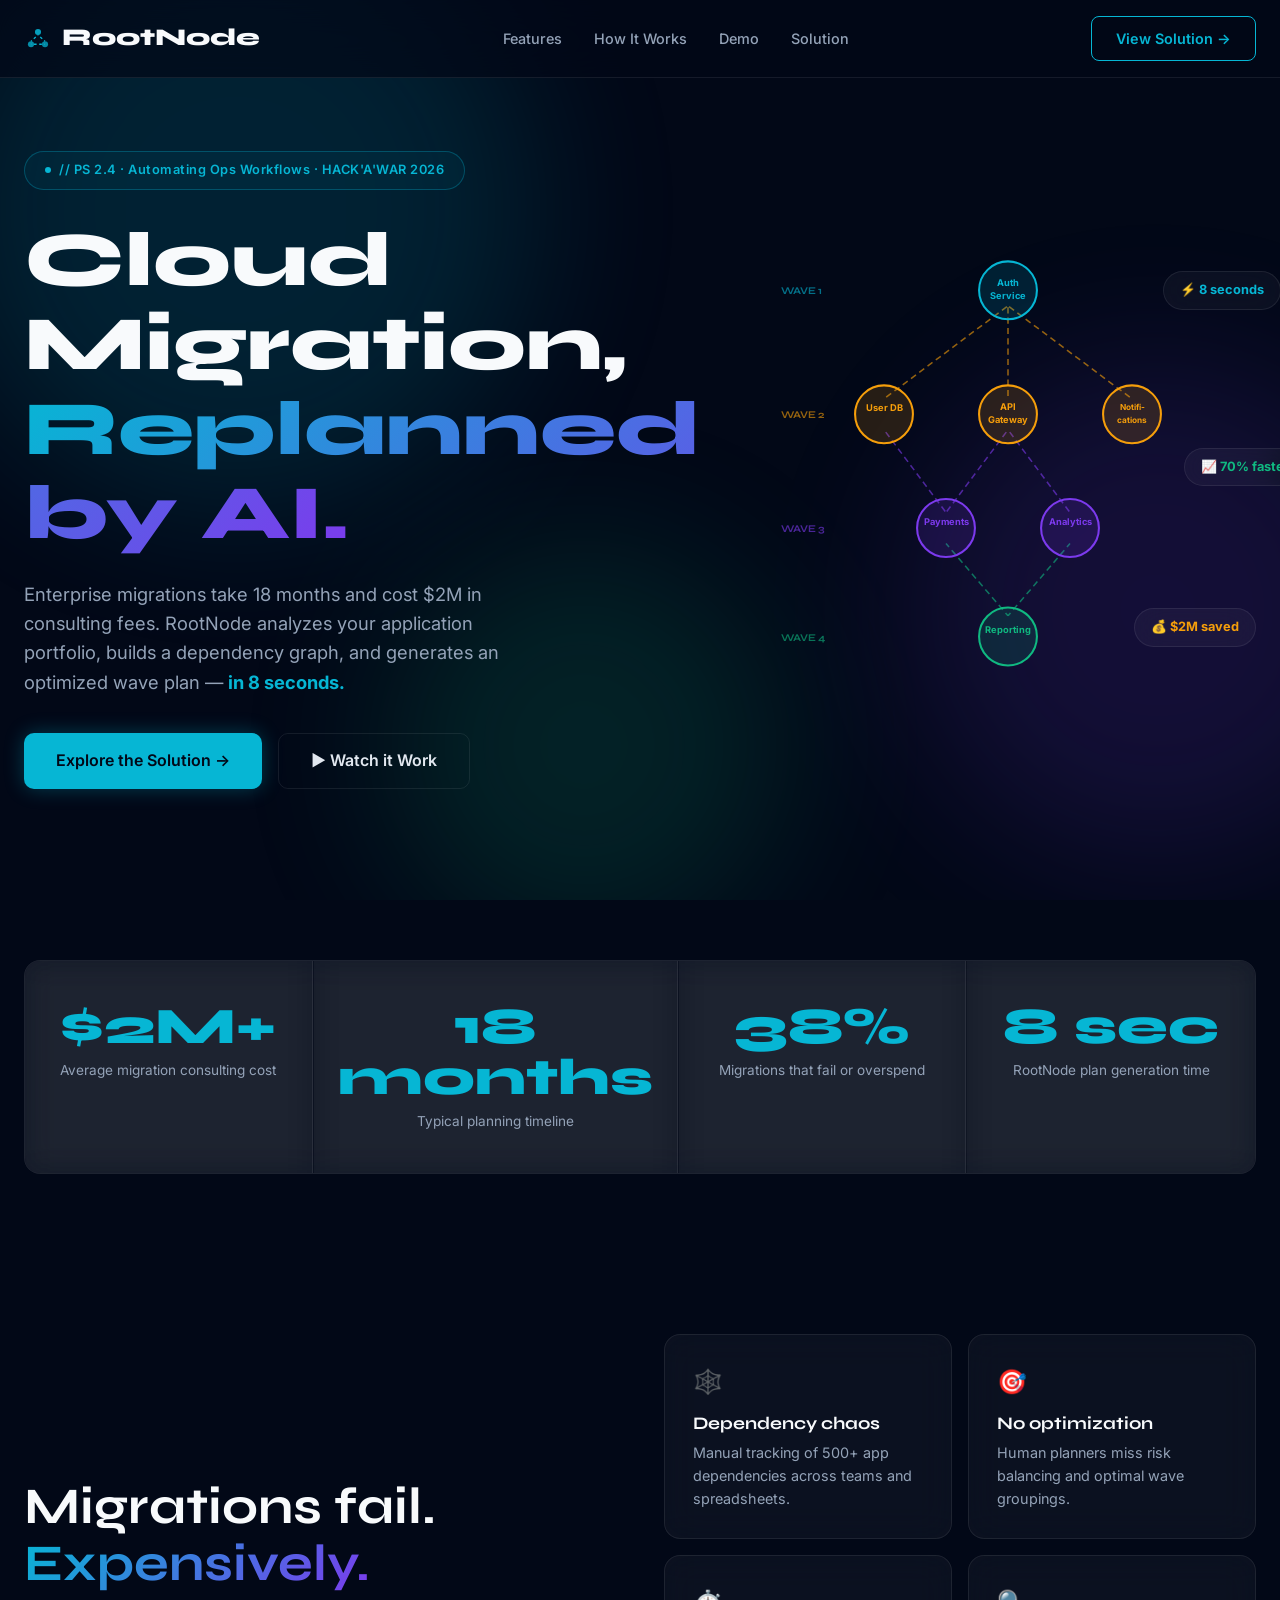
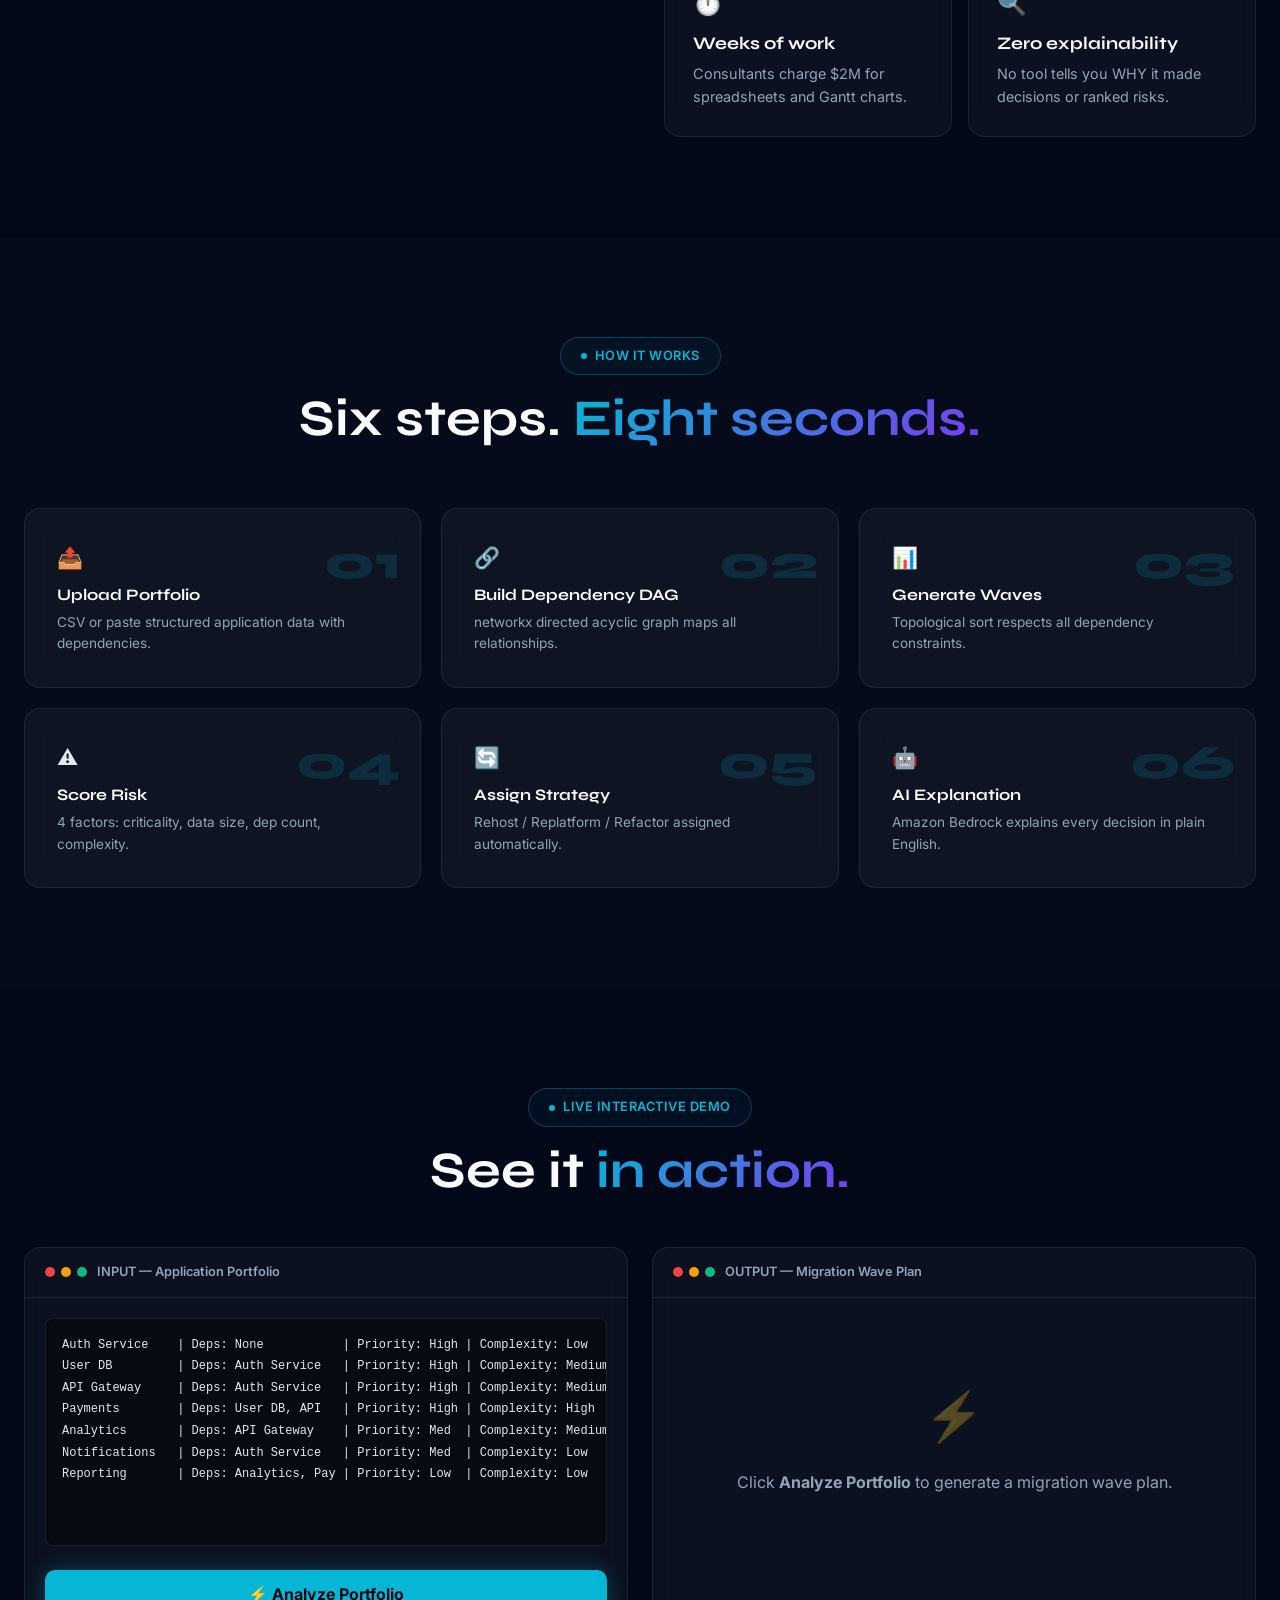
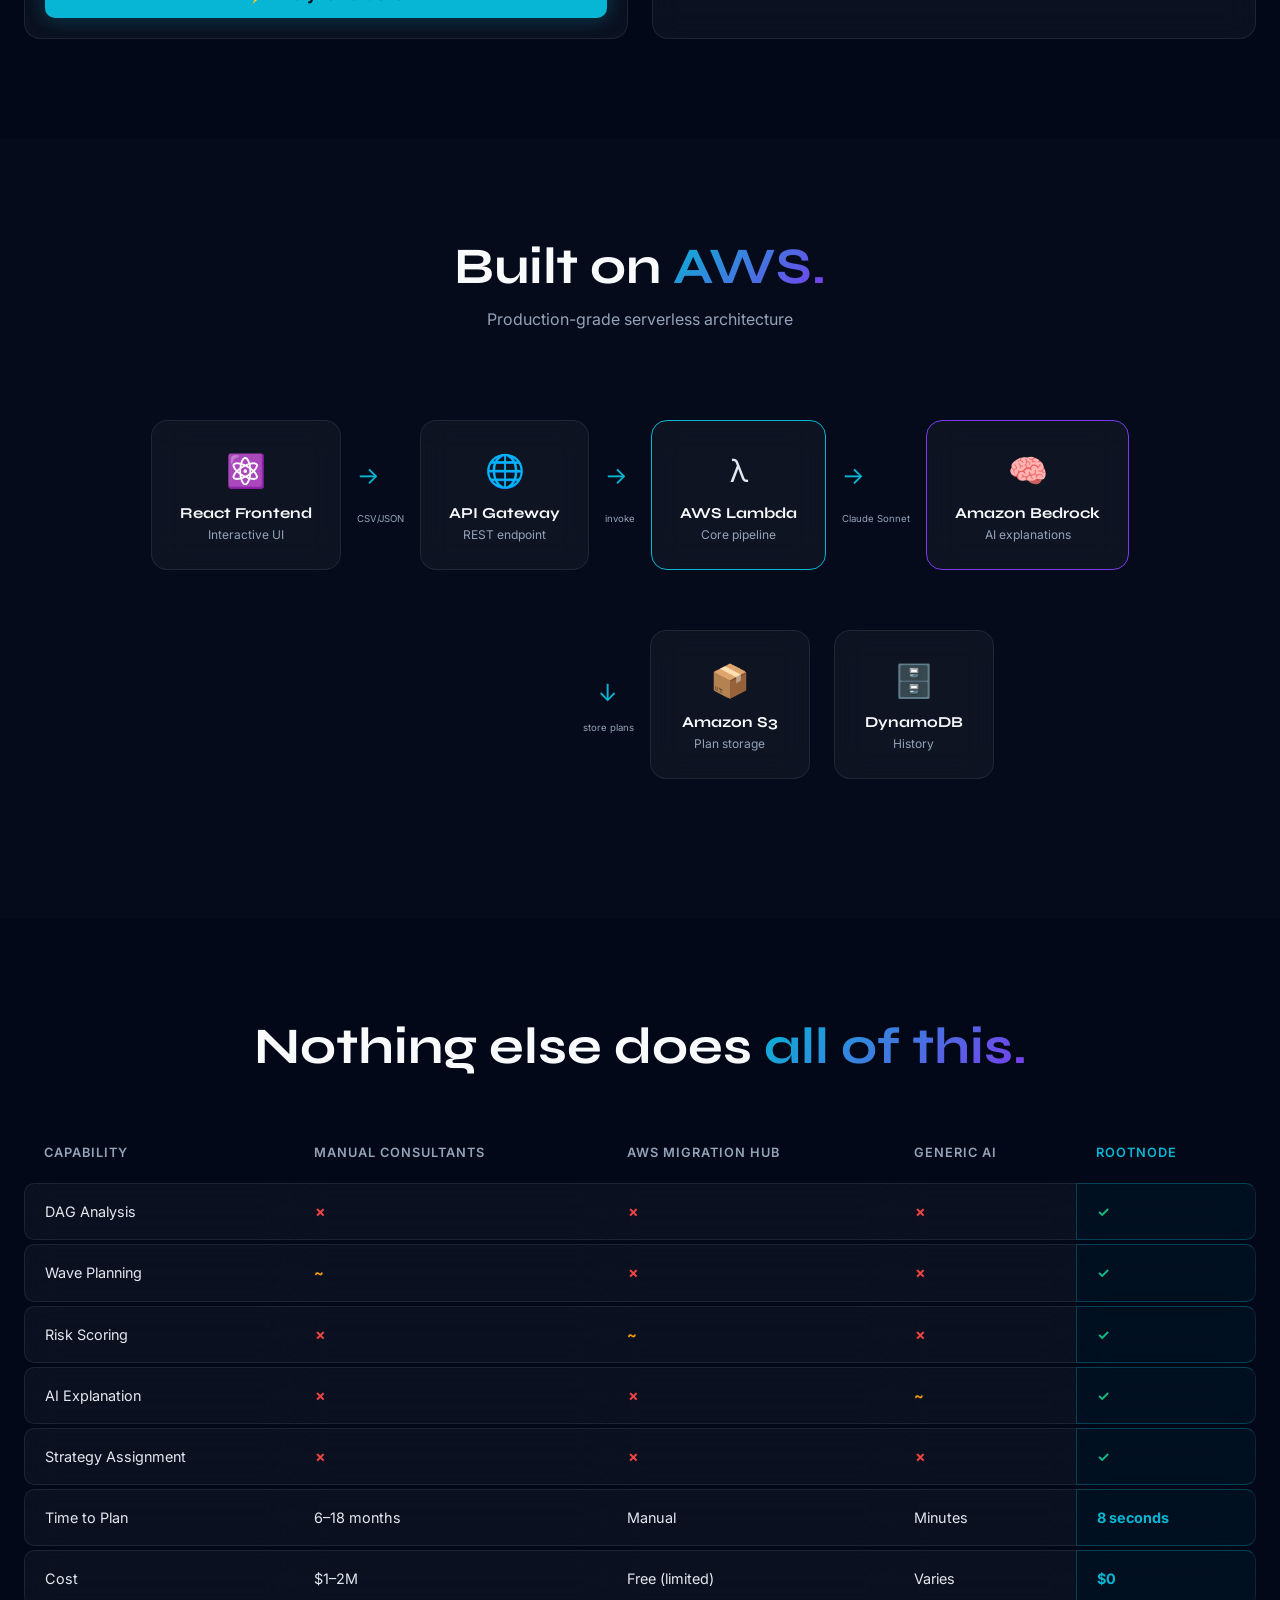
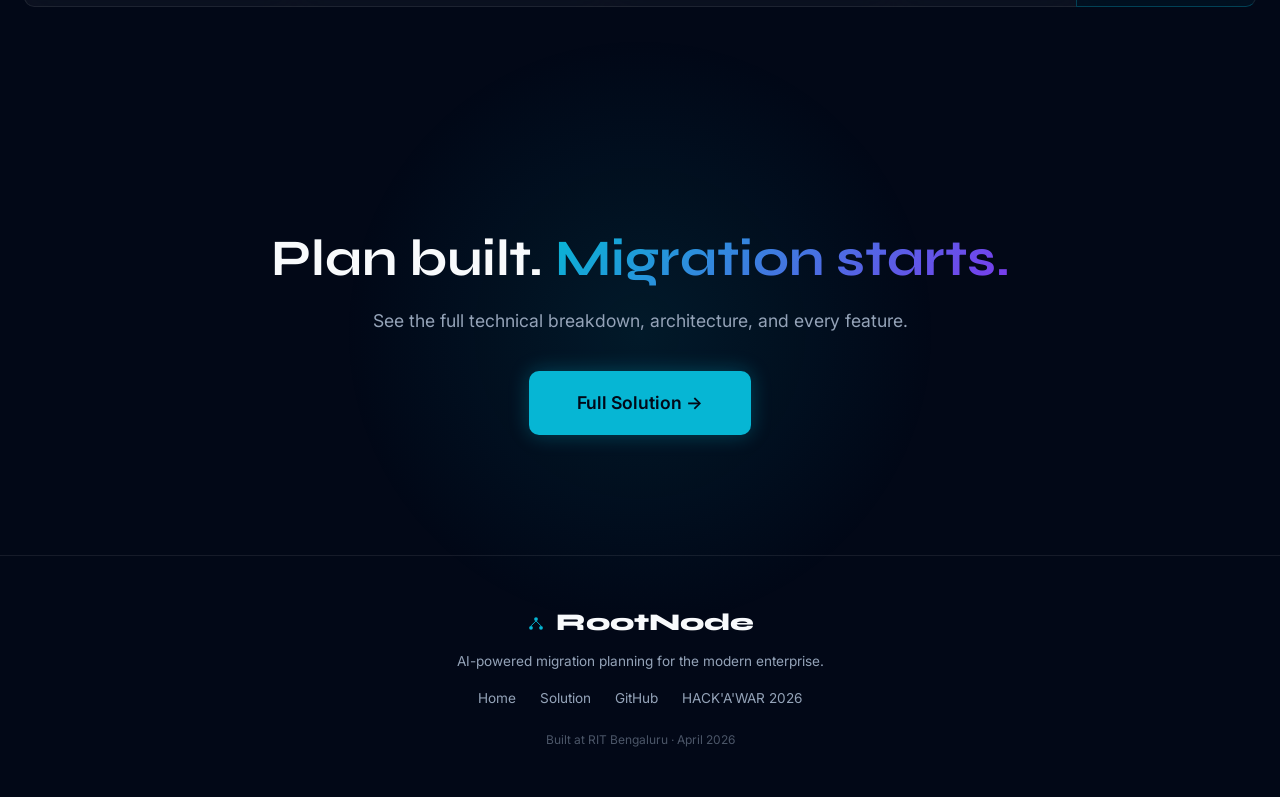
==== index.html @ ffb4d84b "feat: RootNode AI Cloud Migration Wave Planner - landing page and solution deep dive" ====
<!DOCTYPE html>
<html lang="en">
<head>
<meta charset="UTF-8">
<meta name="viewport" content="width=device-width, initial-scale=1.0">
<title>RootNode — AI-Powered Cloud Migration Wave Planner</title>
<meta name="description" content="Enterprise migrations take 18 months and cost $2M. RootNode analyzes your portfolio, builds a dependency graph, and generates an optimized wave plan in 8 seconds.">
<link rel="stylesheet" href="styles.css">
<link rel="icon" type="image/svg+xml" href="data:image/svg+xml,<svg xmlns='http://www.w3.org/2000/svg' viewBox='0 0 32 32'><circle cx='16' cy='16' r='14' fill='%23020817' stroke='%2306b6d4' stroke-width='2'/><circle cx='16' cy='10' r='3' fill='%2306b6d4'/><circle cx='10' cy='20' r='3' fill='%2306b6d4'/><circle cx='22' cy='20' r='3' fill='%2306b6d4'/><line x1='16' y1='13' x2='10' y2='17' stroke='%2306b6d4' stroke-width='1.5'/><line x1='16' y1='13' x2='22' y2='17' stroke='%2306b6d4' stroke-width='1.5'/><line x1='10' y1='20' x2='22' y2='20' stroke='%2306b6d4' stroke-width='1.5'/></svg>">
</head>
<body>

<!-- Animated Background Mesh -->
<div class="bg-mesh">
  <div class="orb"></div>
  <div class="orb"></div>
  <div class="orb"></div>
</div>

<!-- Navigation -->
<nav class="nav" id="navbar">
  <div class="nav-inner">
    <a href="index.html" class="nav-logo">
      <svg width="28" height="28" viewBox="0 0 32 32" fill="none">
        <circle cx="16" cy="8" r="3.5" fill="#06b6d4" style="animation:node-glow 3s ease infinite"><animate attributeName="opacity" values="0.7;1;0.7" dur="3s" repeatCount="indefinite"/></circle>
        <circle cx="8" cy="22" r="3.5" fill="#06b6d4" style="animation:node-glow 3s ease infinite 0.5s"><animate attributeName="opacity" values="0.7;1;0.7" dur="3s" begin="0.5s" repeatCount="indefinite"/></circle>
        <circle cx="24" cy="22" r="3.5" fill="#06b6d4" style="animation:node-glow 3s ease infinite 1s"><animate attributeName="opacity" values="0.7;1;0.7" dur="3s" begin="1s" repeatCount="indefinite"/></circle>
        <line x1="16" y1="11.5" x2="8" y2="18.5" stroke="#06b6d4" stroke-width="1.5" stroke-dasharray="3 3"><animate attributeName="stroke-dashoffset" values="0;-6" dur="1.5s" repeatCount="indefinite"/></line>
        <line x1="16" y1="11.5" x2="24" y2="18.5" stroke="#06b6d4" stroke-width="1.5" stroke-dasharray="3 3"><animate attributeName="stroke-dashoffset" values="0;-6" dur="1.5s" repeatCount="indefinite"/></line>
        <line x1="8" y1="22" x2="24" y2="22" stroke="#06b6d4" stroke-width="1.5" stroke-dasharray="3 3"><animate attributeName="stroke-dashoffset" values="0;-6" dur="1.5s" repeatCount="indefinite"/></line>
      </svg>
      RootNode
    </a>
    <ul class="nav-links">
      <li><a href="#features">Features</a></li>
      <li><a href="#how-it-works">How It Works</a></li>
      <li><a href="#demo">Demo</a></li>
      <li><a href="solution.html">Solution</a></li>
    </ul>
    <a href="solution.html" class="nav-cta">View Solution →</a>
    <button class="hamburger" onclick="document.querySelector('.nav-links').classList.toggle('show')" aria-label="Menu">☰</button>
  </div>
</nav>

<!-- Hero Section -->
<section class="section" style="padding-top:140px;min-height:100vh;display:flex;align-items:center">
  <div class="container">
    <div class="grid-2" style="gap:60px">
      <div>
        <div class="badge fade-in">// PS 2.4 · Automating Ops Workflows · HACK'A'WAR 2026</div>
        <h1 class="fade-in stagger-1" style="margin:28px 0 24px">Cloud Migration,<br><span class="text-gradient">Replanned by AI.</span></h1>
        <p class="fade-in stagger-2" style="font-size:1.15rem;color:var(--text-dim);max-width:520px;margin-bottom:36px">Enterprise migrations take 18 months and cost $2M in consulting fees. RootNode analyzes your application portfolio, builds a dependency graph, and generates an optimized wave plan — <strong style="color:var(--cyan)">in 8 seconds.</strong></p>
        <div class="fade-in stagger-3" style="display:flex;gap:16px;flex-wrap:wrap">
          <a href="solution.html" class="btn btn-primary">Explore the Solution →</a>
          <a href="#demo" class="btn btn-ghost">▶ Watch it Work</a>
        </div>
      </div>
      <div class="hero-dag fade-in stagger-2" style="position:relative">
        <svg viewBox="0 0 480 420" fill="none" xmlns="http://www.w3.org/2000/svg" style="width:100%;height:auto">
          <!-- Edges with animated dashes -->
          <g stroke-width="1.5" stroke-dasharray="6 4" style="animation:dash-travel 1.5s linear infinite">
            <line x1="240" y1="55" x2="120" y2="145" stroke="#f59e0b" opacity="0.6"><animate attributeName="stroke-dashoffset" values="0;-20" dur="1.5s" repeatCount="indefinite"/></line>
            <line x1="240" y1="55" x2="240" y2="145" stroke="#f59e0b" opacity="0.6"><animate attributeName="stroke-dashoffset" values="0;-20" dur="1.5s" repeatCount="indefinite"/></line>
            <line x1="240" y1="55" x2="360" y2="145" stroke="#f59e0b" opacity="0.6"><animate attributeName="stroke-dashoffset" values="0;-20" dur="1.5s" repeatCount="indefinite"/></line>
            <line x1="120" y1="175" x2="180" y2="255" stroke="#7c3aed" opacity="0.6"><animate attributeName="stroke-dashoffset" values="0;-20" dur="1.8s" repeatCount="indefinite"/></line>
            <line x1="240" y1="175" x2="180" y2="255" stroke="#7c3aed" opacity="0.6"><animate attributeName="stroke-dashoffset" values="0;-20" dur="1.8s" repeatCount="indefinite"/></line>
            <line x1="240" y1="175" x2="300" y2="255" stroke="#7c3aed" opacity="0.6"><animate attributeName="stroke-dashoffset" values="0;-20" dur="1.8s" repeatCount="indefinite"/></line>
            <line x1="300" y1="285" x2="240" y2="355" stroke="#10b981" opacity="0.6"><animate attributeName="stroke-dashoffset" values="0;-20" dur="2s" repeatCount="indefinite"/></line>
            <line x1="180" y1="285" x2="240" y2="355" stroke="#10b981" opacity="0.6"><animate attributeName="stroke-dashoffset" values="0;-20" dur="2s" repeatCount="indefinite"/></line>
          </g>
          <!-- Wave 1 - Cyan -->
          <g style="animation:node-glow 3s ease infinite" color="#06b6d4">
            <circle cx="240" cy="40" r="28" fill="rgba(6,182,212,0.15)" stroke="#06b6d4" stroke-width="2"/>
            <text x="240" y="36" text-anchor="middle" fill="#06b6d4" font-size="9" font-weight="700" font-family="Inter">Auth</text>
            <text x="240" y="48" text-anchor="middle" fill="#06b6d4" font-size="9" font-weight="700" font-family="Inter">Service</text>
          </g>
          <!-- Wave 2 - Amber -->
          <g style="animation:node-glow 3s ease infinite 0.3s" color="#f59e0b">
            <circle cx="120" cy="160" r="28" fill="rgba(245,158,11,0.15)" stroke="#f59e0b" stroke-width="2"/>
            <text x="120" y="157" text-anchor="middle" fill="#f59e0b" font-size="9" font-weight="700" font-family="Inter">User DB</text>
            <text x="120" y="169" text-anchor="middle" fill="#f59e0b" font-size="8" font-family="Inter"></text>
          </g>
          <g style="animation:node-glow 3s ease infinite 0.5s" color="#f59e0b">
            <circle cx="240" cy="160" r="28" fill="rgba(245,158,11,0.15)" stroke="#f59e0b" stroke-width="2"/>
            <text x="240" y="156" text-anchor="middle" fill="#f59e0b" font-size="9" font-weight="700" font-family="Inter">API</text>
            <text x="240" y="168" text-anchor="middle" fill="#f59e0b" font-size="9" font-weight="700" font-family="Inter">Gateway</text>
          </g>
          <g style="animation:node-glow 3s ease infinite 0.7s" color="#f59e0b">
            <circle cx="360" cy="160" r="28" fill="rgba(245,158,11,0.15)" stroke="#f59e0b" stroke-width="2"/>
            <text x="360" y="156" text-anchor="middle" fill="#f59e0b" font-size="8" font-weight="700" font-family="Inter">Notifi-</text>
            <text x="360" y="168" text-anchor="middle" fill="#f59e0b" font-size="8" font-weight="700" font-family="Inter">cations</text>
          </g>
          <!-- Wave 3 - Violet -->
          <g style="animation:node-glow 3s ease infinite 0.9s" color="#7c3aed">
            <circle cx="180" cy="270" r="28" fill="rgba(124,58,237,0.15)" stroke="#7c3aed" stroke-width="2"/>
            <text x="180" y="267" text-anchor="middle" fill="#7c3aed" font-size="9" font-weight="700" font-family="Inter">Payments</text>
            <text x="180" y="279" text-anchor="middle" fill="#7c3aed" font-size="8" font-family="Inter"></text>
          </g>
          <g style="animation:node-glow 3s ease infinite 1.1s" color="#7c3aed">
            <circle cx="300" cy="270" r="28" fill="rgba(124,58,237,0.15)" stroke="#7c3aed" stroke-width="2"/>
            <text x="300" y="267" text-anchor="middle" fill="#7c3aed" font-size="9" font-weight="700" font-family="Inter">Analytics</text>
            <text x="300" y="279" text-anchor="middle" fill="#7c3aed" font-size="8" font-family="Inter"></text>
          </g>
          <!-- Wave 4 - Green -->
          <g style="animation:node-glow 3s ease infinite 1.3s" color="#10b981">
            <circle cx="240" cy="375" r="28" fill="rgba(16,185,129,0.15)" stroke="#10b981" stroke-width="2"/>
            <text x="240" y="372" text-anchor="middle" fill="#10b981" font-size="9" font-weight="700" font-family="Inter">Reporting</text>
            <text x="240" y="384" text-anchor="middle" fill="#10b981" font-size="8" font-family="Inter"></text>
          </g>
          <!-- Wave labels -->
          <text x="20" y="44" fill="#06b6d4" font-size="10" font-weight="700" font-family="Syne" opacity="0.6">WAVE 1</text>
          <text x="20" y="164" fill="#f59e0b" font-size="10" font-weight="700" font-family="Syne" opacity="0.6">WAVE 2</text>
          <text x="20" y="274" fill="#7c3aed" font-size="10" font-weight="700" font-family="Syne" opacity="0.6">WAVE 3</text>
          <text x="20" y="379" fill="#10b981" font-size="10" font-weight="700" font-family="Syne" opacity="0.6">WAVE 4</text>
        </svg>
        <!-- Floating stat pills -->
        <div class="float-pill glass" style="top:5%;right:-5%;color:var(--cyan);animation-delay:0s">⚡ 8 seconds</div>
        <div class="float-pill glass" style="top:45%;right:-10%;color:var(--green);animation-delay:1s">📈 70% faster</div>
        <div class="float-pill glass" style="bottom:10%;right:0%;color:var(--amber);animation-delay:2s">💰 $2M saved</div>
      </div>
    </div>
  </div>
</section>

<!-- Stats Bar -->
<section class="section-sm" id="features">
  <div class="container">
    <div class="stats-bar glass fade-in">
      <div class="stat-item"><div class="stat-number" data-target="2" data-prefix="$" data-suffix="M+">$0</div><div class="stat-label">Average migration consulting cost</div></div>
      <div class="stat-item"><div class="stat-number" data-target="18" data-suffix=" months">0</div><div class="stat-label">Typical planning timeline</div></div>
      <div class="stat-item"><div class="stat-number" data-target="38" data-suffix="%">0</div><div class="stat-label">Migrations that fail or overspend</div></div>
      <div class="stat-item"><div class="stat-number" data-target="8" data-suffix=" sec">0</div><div class="stat-label">RootNode plan generation time</div></div>
    </div>
  </div>
</section>

<!-- Problem Section -->
<section class="section">
  <div class="container">
    <div class="grid-2">
      <div class="fade-in">
        <h2>Migrations fail.<br><span class="text-gradient">Expensively.</span></h2>
      </div>
      <div class="grid-2" style="gap:16px">
        <div class="glass problem-card fade-in stagger-1">
          <div class="icon">🕸️</div>
          <h4>Dependency chaos</h4>
          <p>Manual tracking of 500+ app dependencies across teams and spreadsheets.</p>
        </div>
        <div class="glass problem-card fade-in stagger-2">
          <div class="icon">🎯</div>
          <h4>No optimization</h4>
          <p>Human planners miss risk balancing and optimal wave groupings.</p>
        </div>
        <div class="glass problem-card fade-in stagger-3">
          <div class="icon">⏱️</div>
          <h4>Weeks of work</h4>
          <p>Consultants charge $2M for spreadsheets and Gantt charts.</p>
        </div>
        <div class="glass problem-card fade-in stagger-4">
          <div class="icon">🔍</div>
          <h4>Zero explainability</h4>
          <p>No tool tells you WHY it made decisions or ranked risks.</p>
        </div>
      </div>
    </div>
  </div>
</section>

<!-- How It Works -->
<section class="section" id="how-it-works" style="background:rgba(255,255,255,0.01)">
  <div class="container">
    <div class="fade-in" style="text-align:center;margin-bottom:60px">
      <div class="badge" style="margin-bottom:16px">HOW IT WORKS</div>
      <h2>Six steps. <span class="text-gradient">Eight seconds.</span></h2>
    </div>
    <div class="pipeline">
      <div class="glass step-card fade-in"><div class="step-num">01</div><div class="step-icon">📤</div><h4>Upload Portfolio</h4><p>CSV or paste structured application data with dependencies.</p></div>
      <div class="glass step-card fade-in stagger-1"><div class="step-num">02</div><div class="step-icon">🔗</div><h4>Build Dependency DAG</h4><p>networkx directed acyclic graph maps all relationships.</p></div>
      <div class="glass step-card fade-in stagger-2"><div class="step-num">03</div><div class="step-icon">📊</div><h4>Generate Waves</h4><p>Topological sort respects all dependency constraints.</p></div>
      <div class="glass step-card fade-in stagger-3"><div class="step-num">04</div><div class="step-icon">⚠️</div><h4>Score Risk</h4><p>4 factors: criticality, data size, dep count, complexity.</p></div>
      <div class="glass step-card fade-in stagger-4"><div class="step-num">05</div><div class="step-icon">🔄</div><h4>Assign Strategy</h4><p>Rehost / Replatform / Refactor assigned automatically.</p></div>
      <div class="glass step-card fade-in"><div class="step-num">06</div><div class="step-icon">🤖</div><h4>AI Explanation</h4><p>Amazon Bedrock explains every decision in plain English.</p></div>
    </div>
  </div>
</section>

<!-- Live Demo -->
<section class="section" id="demo">
  <div class="container">
    <div class="fade-in" style="text-align:center;margin-bottom:48px">
      <div class="badge" style="margin-bottom:16px">LIVE INTERACTIVE DEMO</div>
      <h2>See it <span class="text-gradient">in action.</span></h2>
    </div>
    <div class="demo-container fade-in">
      <!-- Input Panel -->
      <div class="glass demo-panel">
        <div class="demo-header"><div class="dots"><span class="dot" style="background:var(--red)"></span><span class="dot" style="background:var(--amber)"></span><span class="dot" style="background:var(--green)"></span></div>INPUT — Application Portfolio</div>
        <div class="demo-body">
          <textarea class="code-editor" id="portfolio-input" rows="9" spellcheck="false">Auth Service    | Deps: None           | Priority: High | Complexity: Low
User DB         | Deps: Auth Service   | Priority: High | Complexity: Medium
API Gateway     | Deps: Auth Service   | Priority: High | Complexity: Medium
Payments        | Deps: User DB, API   | Priority: High | Complexity: High
Analytics       | Deps: API Gateway    | Priority: Med  | Complexity: Medium
Notifications   | Deps: Auth Service   | Priority: Med  | Complexity: Low
Reporting       | Deps: Analytics, Pay | Priority: Low  | Complexity: Low</textarea>
          <button class="analyze-btn" id="analyze-btn" onclick="runAnalysis()">⚡ Analyze Portfolio</button>
        </div>
      </div>
      <!-- Output Panel -->
      <div class="glass demo-panel">
        <div class="demo-header"><div class="dots"><span class="dot" style="background:var(--red)"></span><span class="dot" style="background:var(--amber)"></span><span class="dot" style="background:var(--green)"></span></div>OUTPUT — Migration Wave Plan</div>
        <div class="demo-body" id="output-panel">
          <div style="text-align:center;padding:60px 20px;color:var(--text-dim)">
            <div style="font-size:3rem;margin-bottom:16px;opacity:0.3">⚡</div>
            <p>Click <strong>Analyze Portfolio</strong> to generate a migration wave plan.</p>
          </div>
        </div>
      </div>
    </div>
    <!-- Visualization Tabs -->
    <div class="tabs" id="viz-tabs" style="display:none">
      <button class="tab-btn active" onclick="switchTab(0)">📊 Dependency Graph</button>
      <button class="tab-btn" onclick="switchTab(1)">📅 Wave Timeline</button>
      <button class="tab-btn" onclick="switchTab(2)">🔥 Risk Heatmap</button>
    </div>
    <div id="viz-content" style="display:none"></div>
  </div>
</section>

<!-- AWS Architecture -->
<section class="section" style="background:rgba(255,255,255,0.01)">
  <div class="container">
    <div class="fade-in" style="text-align:center;margin-bottom:48px">
      <h2>Built on <span class="text-gradient">AWS.</span></h2>
      <p class="text-dim" style="margin-top:12px">Production-grade serverless architecture</p>
    </div>
    <div class="fade-in" style="overflow-x:auto">
      <div class="arch-diagram">
        <div class="glass arch-box"><div class="arch-icon">⚛️</div><h4>React Frontend</h4><p>Interactive UI</p></div>
        <div class="arch-arrow">→<br><span style="font-size:0.6rem;color:var(--text-dim)">CSV/JSON</span></div>
        <div class="glass arch-box"><div class="arch-icon">🌐</div><h4>API Gateway</h4><p>REST endpoint</p></div>
        <div class="arch-arrow">→<br><span style="font-size:0.6rem;color:var(--text-dim)">invoke</span></div>
        <div class="glass arch-box" style="border-color:var(--cyan)"><div class="arch-icon">λ</div><h4>AWS Lambda</h4><p>Core pipeline</p></div>
        <div class="arch-arrow">→<br><span style="font-size:0.6rem;color:var(--text-dim)">Claude Sonnet</span></div>
        <div class="glass arch-box" style="border-color:var(--violet)"><div class="arch-icon">🧠</div><h4>Amazon Bedrock</h4><p>AI explanations</p></div>
      </div>
      <div class="arch-diagram" style="margin-top:-20px">
        <div style="width:280px"></div>
        <div style="display:flex;flex-direction:column;align-items:center;gap:8px">
          <div class="arch-arrow" style="transform:rotate(90deg)">→</div>
          <span style="font-size:0.6rem;color:var(--text-dim)">store plans</span>
        </div>
        <div style="display:flex;gap:24px">
          <div class="glass arch-box"><div class="arch-icon">📦</div><h4>Amazon S3</h4><p>Plan storage</p></div>
          <div class="glass arch-box"><div class="arch-icon">🗄️</div><h4>DynamoDB</h4><p>History</p></div>
        </div>
      </div>
    </div>
  </div>
</section>

<!-- Comparison Table -->
<section class="section">
  <div class="container">
    <div class="fade-in" style="text-align:center;margin-bottom:48px">
      <h2>Nothing else does <span class="text-gradient">all of this.</span></h2>
    </div>
    <div class="fade-in" style="overflow-x:auto">
      <table class="comparison-table">
        <thead><tr>
          <th>Capability</th><th>Manual Consultants</th><th>AWS Migration Hub</th><th>Generic AI</th><th style="color:var(--cyan)">RootNode</th>
        </tr></thead>
        <tbody>
          <tr><td>DAG Analysis</td><td class="cross">✗</td><td class="cross">✗</td><td class="cross">✗</td><td class="highlight check">✓</td></tr>
          <tr><td>Wave Planning</td><td class="check" style="color:var(--amber)">~</td><td class="cross">✗</td><td class="cross">✗</td><td class="highlight check">✓</td></tr>
          <tr><td>Risk Scoring</td><td class="cross">✗</td><td class="check" style="color:var(--amber)">~</td><td class="cross">✗</td><td class="highlight check">✓</td></tr>
          <tr><td>AI Explanation</td><td class="cross">✗</td><td class="cross">✗</td><td class="check" style="color:var(--amber)">~</td><td class="highlight check">✓</td></tr>
          <tr><td>Strategy Assignment</td><td class="cross">✗</td><td class="cross">✗</td><td class="cross">✗</td><td class="highlight check">✓</td></tr>
          <tr><td>Time to Plan</td><td>6–18 months</td><td>Manual</td><td>Minutes</td><td class="highlight" style="color:var(--cyan);font-weight:700">8 seconds</td></tr>
          <tr><td>Cost</td><td>$1–2M</td><td>Free (limited)</td><td>Varies</td><td class="highlight" style="color:var(--cyan);font-weight:700">$0</td></tr>
        </tbody>
      </table>
    </div>
  </div>
</section>

<!-- CTA -->
<section class="cta-section">
  <div class="cta-glow"></div>
  <div class="container" style="position:relative;z-index:1">
    <h2 class="fade-in">Plan built. <span class="text-gradient">Migration starts.</span></h2>
    <p class="text-dim fade-in stagger-1" style="margin:20px 0 36px;font-size:1.1rem">See the full technical breakdown, architecture, and every feature.</p>
    <a href="solution.html" class="btn btn-primary fade-in stagger-2" style="font-size:1.1rem;padding:18px 48px">Full Solution →</a>
  </div>
</section>

<!-- Footer -->
<footer class="footer">
  <div class="container">
    <a href="index.html" class="nav-logo" style="justify-content:center;margin-bottom:8px">
      <svg width="20" height="20" viewBox="0 0 32 32"><circle cx="16" cy="8" r="3" fill="#06b6d4"/><circle cx="8" cy="22" r="3" fill="#06b6d4"/><circle cx="24" cy="22" r="3" fill="#06b6d4"/><line x1="16" y1="11" x2="8" y2="19" stroke="#06b6d4" stroke-width="1.5"/><line x1="16" y1="11" x2="24" y2="19" stroke="#06b6d4" stroke-width="1.5"/></svg>
      RootNode
    </a>
    <p style="margin-bottom:16px">AI-powered migration planning for the modern enterprise.</p>
    <div class="footer-links">
      <a href="index.html">Home</a>
      <a href="solution.html">Solution</a>
      <a href="#">GitHub</a>
      <a href="#">HACK'A'WAR 2026</a>
    </div>
    <p style="margin-top:20px;font-size:0.75rem;opacity:0.5">Built at RIT Bengaluru · April 2026</p>
  </div>
</footer>

<script>
// Scroll fade-in observer
const observer = new IntersectionObserver((entries) => {
  entries.forEach(e => { if(e.isIntersecting) { e.target.classList.add('visible'); observer.unobserve(e.target); } });
}, { threshold: 0.1 });
document.querySelectorAll('.fade-in').forEach(el => observer.observe(el));

// Counter animation
function animateCounters() {
  document.querySelectorAll('.stat-number').forEach(el => {
    const target = parseFloat(el.dataset.target);
    const prefix = el.dataset.prefix || '';
    const suffix = el.dataset.suffix || '';
    let current = 0;
    const increment = target / 60;
    const timer = setInterval(() => {
      current += increment;
      if (current >= target) { current = target; clearInterval(timer); }
      el.textContent = prefix + (Number.isInteger(target) ? Math.floor(current) : current.toFixed(1)) + suffix;
    }, 25);
  });
}

const statsObserver = new IntersectionObserver((entries) => {
  entries.forEach(e => { if(e.isIntersecting) { animateCounters(); statsObserver.unobserve(e.target); } });
}, { threshold: 0.3 });
document.querySelector('.stats-bar')&&statsObserver.observe(document.querySelector('.stats-bar'));

// Demo data
const apps = [
  { name:'Auth Service', deps:[], priority:'High', complexity:'Low', wave:1, risk:'LOW', strategy:'Rehost', days:2 },
  { name:'User DB', deps:['Auth Service'], priority:'High', complexity:'Medium', wave:2, risk:'MED', strategy:'Replatform', days:3 },
  { name:'API Gateway', deps:['Auth Service'], priority:'High', complexity:'Medium', wave:2, risk:'MED', strategy:'Replatform', days:3 },
  { name:'Notifications', deps:['Auth Service'], priority:'Med', complexity:'Low', wave:2, risk:'LOW', strategy:'Rehost', days:2 },
  { name:'Payments', deps:['User DB','API Gateway'], priority:'High', complexity:'High', wave:3, risk:'HIGH', strategy:'Refactor', days:5 },
  { name:'Analytics', deps:['API Gateway'], priority:'Med', complexity:'Medium', wave:3, risk:'MED', strategy:'Replatform', days:4 },
  { name:'Reporting', deps:['Analytics','Payments'], priority:'Low', complexity:'Low', wave:4, risk:'LOW', strategy:'Rehost', days:2 },
];

const waveColors = { 1:'#06b6d4', 2:'#f59e0b', 3:'#7c3aed', 4:'#10b981' };
const waveNames = { 1:'Wave 1', 2:'Wave 2', 3:'Wave 3', 4:'Wave 4' };

function runAnalysis() {
  const btn = document.getElementById('analyze-btn');
  const output = document.getElementById('output-panel');
  btn.disabled = true;
  btn.textContent = '⏳ Analyzing...';

  const messages = ['Building dependency DAG...', 'Scoring risk factors...', 'Generating wave plan...', 'AI generating explanations...'];
  let msgIdx = 0;
  output.innerHTML = '<div style="text-align:center;padding:40px"><div class="spinner"></div><p id="loading-msg" style="margin-top:16px;color:var(--cyan);font-weight:600">' + messages[0] + '</p></div>';
  const msgTimer = setInterval(() => { msgIdx++; if(msgIdx<messages.length) document.getElementById('loading-msg').textContent=messages[msgIdx]; }, 500);

  setTimeout(() => {
    clearInterval(msgTimer);
    btn.disabled = false;
    btn.textContent = '⚡ Analyze Portfolio';

    let html = '';
    [1,2,3,4].forEach(w => {
      const wApps = apps.filter(a => a.wave === w);
      html += `<div class="wave-card w${w}" style="animation:fadeSlideIn 0.4s ease ${w*0.15}s both">
        <div style="display:flex;justify-content:space-between;align-items:center;margin-bottom:8px">
          <span style="font-weight:700;color:${waveColors[w]}">${waveNames[w]}</span>
        </div>`;
      wApps.forEach(a => {
        const rc = a.risk==='HIGH'?'risk-high':a.risk==='MED'?'risk-med':'risk-low';
        html += `<div style="display:flex;align-items:center;gap:8px;padding:4px 0;font-size:0.85rem">
          <span style="color:var(--text-bright)">${a.name}</span>
          <span class="risk-badge ${rc}">${a.risk}</span>
          <span class="strategy-badge" style="background:rgba(124,58,237,0.15);color:var(--violet)">${a.strategy}</span>
        </div>`;
      });
      html += '</div>';
    });
    html += `<div class="insight-box">⚠️ <strong>Payments</strong> is HIGH risk — it depends on both Wave 2 apps. A dedicated rollback window is required before Wave 3 begins. Refactor strategy recommended due to high complexity.</div>`;
    output.innerHTML = html;

    // Show viz tabs
    document.getElementById('viz-tabs').style.display = 'flex';
    document.getElementById('viz-content').style.display = 'block';
    switchTab(0);
  }, 2000);
}

function switchTab(idx) {
  document.querySelectorAll('.tab-btn').forEach((b,i) => b.classList.toggle('active', i===idx));
  const container = document.getElementById('viz-content');
  if(idx===0) renderGraph(container);
  else if(idx===1) renderGantt(container);
  else renderHeatmap(container);
}

function renderGraph(el) {
  const positions = {
    'Auth Service':{x:300,y:40},'User DB':{x:150,y:150},'API Gateway':{x:300,y:150},
    'Notifications':{x:450,y:150},'Payments':{x:200,y:260},'Analytics':{x:400,y:260},'Reporting':{x:300,y:370}
  };
  let svg = '<svg viewBox="0 0 600 420" style="width:100%;height:auto;max-height:450px" xmlns="http://www.w3.org/2000/svg">';
  // draw edges
  apps.forEach(a => {
    const to = positions[a.name];
    a.deps.forEach(d => {
      const from = positions[d];
      if(from&&to) svg += `<line x1="${from.x}" y1="${from.y+20}" x2="${to.x}" y2="${to.y-20}" stroke="rgba(255,255,255,0.15)" stroke-width="1.5" stroke-dasharray="5 4"><animate attributeName="stroke-dashoffset" values="0;-18" dur="1.5s" repeatCount="indefinite"/></line>`;
    });
  });
  // draw nodes
  apps.forEach(a => {
    const p = positions[a.name]; const c = waveColors[a.wave];
    svg += `<circle cx="${p.x}" cy="${p.y}" r="24" fill="rgba(${hexToRgb(c)},0.15)" stroke="${c}" stroke-width="2" style="animation:node-glow 3s ease infinite"/>`;
    svg += `<text x="${p.x}" y="${p.y+4}" text-anchor="middle" fill="${c}" font-size="9" font-weight="700" font-family="Inter">${a.name.length>10?a.name.slice(0,10)+'…':a.name}</text>`;
  });
  svg += '</svg>';
  el.innerHTML = `<div class="glass fade-in visible" style="padding:32px;margin-top:20px">${svg}
    <div style="display:flex;gap:24px;justify-content:center;margin-top:20px">
      ${Object.entries(waveColors).map(([w,c])=>`<span style="display:flex;align-items:center;gap:6px;font-size:0.8rem"><span style="width:10px;height:10px;border-radius:50%;background:${c}"></span>Wave ${w}</span>`).join('')}
    </div></div>`;
}

function renderGantt(el) {
  const totalDays = 21;
  let html = '<div class="glass fade-in visible" style="padding:32px;margin-top:20px"><h3 style="margin-bottom:24px;font-size:1.1rem">Wave Timeline — 18 days total</h3>';
  // day markers
  html += '<div style="display:flex;margin-bottom:8px;padding-left:140px"><div style="flex:1;display:flex;justify-content:space-between;font-size:0.65rem;color:var(--text-dim)">';
  for(let d=0;d<=18;d+=3) html += `<span>Day ${d}</span>`;
  html += '</div></div>';
  // compute start days
  const starts = {'Auth Service':0,'User DB':2,'API Gateway':2,'Notifications':2,'Payments':5,'Analytics':5,'Reporting':9};
  apps.forEach(a => {
    const start = starts[a.name]; const width = (a.days/totalDays*100);
    const left = (start/totalDays*100);
    const c = waveColors[a.wave];
    html += `<div class="gantt-row"><div class="gantt-label">${a.name}</div>
      <div class="gantt-track"><div class="gantt-bar" style="left:${left}%;width:${width}%;background:${c};box-shadow:0 0 12px ${c}44" title="${a.name}: ${a.strategy}, ${a.risk} risk, Day ${start}–${start+a.days}">${a.days}d</div></div></div>`;
  });
  html += '</div>';
  el.innerHTML = html;
}

function renderHeatmap(el) {
  const data = [
    {name:'Auth Service',crit:'High',data:'Low',deps:0,comp:'Low',overall:'LOW'},
    {name:'User DB',crit:'High',data:'High',deps:1,comp:'Medium',overall:'MED'},
    {name:'API Gateway',crit:'High',data:'Low',deps:1,comp:'Medium',overall:'MED'},
    {name:'Notifications',crit:'Medium',data:'Low',deps:1,comp:'Low',overall:'LOW'},
    {name:'Payments',crit:'High',data:'High',deps:2,comp:'High',overall:'HIGH'},
    {name:'Analytics',crit:'Medium',data:'Medium',deps:1,comp:'Medium',overall:'MED'},
    {name:'Reporting',crit:'Low',data:'Low',deps:2,comp:'Low',overall:'LOW'},
  ];
  const hc = v => v==='High'||v>=2?'heat-high':v==='Medium'||v===1?'heat-med':'heat-low';
  let html = '<div class="glass fade-in visible" style="padding:32px;margin-top:20px;overflow-x:auto"><table class="heatmap-grid"><thead><tr><th>Application</th><th>Criticality</th><th>Data Size</th><th>Dependencies</th><th>Complexity</th><th>Overall Risk</th></tr></thead><tbody>';
  data.forEach(d => {
    html += `<tr><td style="font-weight:600;color:var(--text-bright)">${d.name}</td>
      <td class="${hc(d.crit)}">${d.crit}</td><td class="${hc(d.data)}">${d.data}</td>
      <td class="${hc(d.deps)}">${d.deps}</td><td class="${hc(d.comp)}">${d.comp}</td>
      <td class="${hc(d.overall==='HIGH'?'High':d.overall==='MED'?'Medium':'Low')}" style="font-weight:700">${d.overall}</td></tr>`;
  });
  html += '</tbody></table></div>';
  el.innerHTML = html;
}

function hexToRgb(hex) {
  const r = parseInt(hex.slice(1,3),16), g = parseInt(hex.slice(3,5),16), b = parseInt(hex.slice(5,7),16);
  return `${r},${g},${b}`;
}

// Add fadeSlideIn animation
const style = document.createElement('style');
style.textContent = '@keyframes fadeSlideIn{from{opacity:0;transform:translateY(15px)}to{opacity:1;transform:translateY(0)}}';
document.head.appendChild(style);
</script>
</body>
</html>
---- styles.css ----
@import url('https://fonts.googleapis.com/css2?family=Inter:wght@300;400;500;600;700&family=Syne:wght@600;700;800&display=swap');

:root {
  --bg-base: #020817;
  --bg-surface: #0f1729;
  --bg-glass: rgba(255,255,255,0.04);
  --border-glass: rgba(255,255,255,0.08);
  --cyan: #06b6d4;
  --violet: #7c3aed;
  --green: #10b981;
  --amber: #f59e0b;
  --red: #ef4444;
  --cyan-glow: 0 0 20px rgba(6,182,212,0.3);
  --violet-glow: 0 0 20px rgba(124,58,237,0.3);
  --green-glow: 0 0 20px rgba(16,185,129,0.3);
  --amber-glow: 0 0 20px rgba(245,158,11,0.3);
  --text: #e2e8f0;
  --text-dim: #94a3b8;
  --text-bright: #f8fafc;
  --font-heading: 'Syne', sans-serif;
  --font-body: 'Inter', sans-serif;
  --radius: 16px;
  --radius-sm: 8px;
  --transition: 300ms ease;
}

*, *::before, *::after { margin:0; padding:0; box-sizing:border-box; }

html {
  scroll-behavior: smooth;
  scrollbar-width: thin;
  scrollbar-color: var(--cyan) var(--bg-base);
}
::-webkit-scrollbar { width: 6px; }
::-webkit-scrollbar-track { background: var(--bg-base); }
::-webkit-scrollbar-thumb { background: var(--cyan); border-radius: 3px; }

body {
  font-family: var(--font-body);
  background: var(--bg-base);
  color: var(--text);
  line-height: 1.6;
  overflow-x: hidden;
  min-height: 100vh;
}

/* Animated background orbs */
.bg-mesh {
  position: fixed; inset: 0; z-index: 0; pointer-events: none; overflow: hidden;
}
.bg-mesh .orb {
  position: absolute; border-radius: 50%; filter: blur(80px); opacity: 0.15;
}
.bg-mesh .orb:nth-child(1) {
  width: 600px; height: 600px; background: var(--cyan); top: -10%; left: -5%;
  animation: float1 20s ease-in-out infinite;
}
.bg-mesh .orb:nth-child(2) {
  width: 500px; height: 500px; background: var(--violet); top: 40%; right: -10%;
  animation: float2 25s ease-in-out infinite;
}
.bg-mesh .orb:nth-child(3) {
  width: 400px; height: 400px; background: var(--green); bottom: -5%; left: 30%;
  animation: float3 22s ease-in-out infinite;
}

@keyframes float1 { 0%,100%{transform:translate(0,0)} 50%{transform:translate(60px,80px)} }
@keyframes float2 { 0%,100%{transform:translate(0,0)} 50%{transform:translate(-80px,-60px)} }
@keyframes float3 { 0%,100%{transform:translate(0,0)} 50%{transform:translate(40px,-50px)} }

/* Glass card */
.glass {
  background: var(--bg-glass);
  backdrop-filter: blur(16px);
  -webkit-backdrop-filter: blur(16px);
  border: 1px solid var(--border-glass);
  border-radius: var(--radius);
}
.glass-sm { border-radius: var(--radius-sm); }

/* Container */
.container { max-width: 1280px; margin: 0 auto; padding: 0 24px; position: relative; z-index: 1; }
.section { padding: 100px 0; }
.section-sm { padding: 60px 0; }

/* Nav */
.nav {
  position: fixed; top: 0; left: 0; right: 0; z-index: 100;
  padding: 16px 0;
  background: rgba(2,8,23,0.7);
  backdrop-filter: blur(20px);
  -webkit-backdrop-filter: blur(20px);
  border-bottom: 1px solid var(--border-glass);
  transition: var(--transition);
}
.nav-inner {
  display: flex; align-items: center; justify-content: space-between;
  max-width: 1280px; margin: 0 auto; padding: 0 24px;
}
.nav-logo {
  font-family: var(--font-heading); font-weight: 800; font-size: 1.5rem;
  color: var(--text-bright); text-decoration: none;
  display: flex; align-items: center; gap: 10px;
}
.nav-links { display: flex; gap: 32px; list-style: none; }
.nav-links a {
  color: var(--text-dim); text-decoration: none; font-size: 0.9rem;
  font-weight: 500; transition: var(--transition);
}
.nav-links a:hover { color: var(--cyan); }
.nav-cta {
  padding: 10px 24px; border-radius: 8px; font-weight: 600; font-size: 0.9rem;
  text-decoration: none; transition: var(--transition);
  border: 1px solid var(--cyan); color: var(--cyan); background: transparent;
  cursor: pointer;
}
.nav-cta:hover { background: rgba(6,182,212,0.1); box-shadow: var(--cyan-glow); }

/* Buttons */
.btn {
  display: inline-flex; align-items: center; gap: 8px;
  padding: 14px 32px; border-radius: 10px; font-weight: 600;
  font-size: 1rem; text-decoration: none; cursor: pointer;
  transition: var(--transition); border: none; font-family: var(--font-body);
}
.btn-primary {
  background: var(--cyan); color: var(--bg-base);
  box-shadow: var(--cyan-glow);
}
.btn-primary:hover { transform: translateY(-2px); box-shadow: 0 0 40px rgba(6,182,212,0.5); }
.btn-ghost {
  background: transparent; color: var(--text);
  border: 1px solid var(--border-glass);
}
.btn-ghost:hover { border-color: var(--cyan); color: var(--cyan); }
.btn-sm { padding: 10px 20px; font-size: 0.875rem; }

/* Typography */
h1, h2, h3, h4 { font-family: var(--font-heading); color: var(--text-bright); line-height: 1.1; }
h1 { font-size: clamp(3rem, 6vw, 6rem); font-weight: 800; }
h2 { font-size: clamp(2rem, 4vw, 3.5rem); font-weight: 700; }
h3 { font-size: 1.5rem; font-weight: 700; }
.text-gradient {
  background: linear-gradient(135deg, var(--cyan), var(--violet));
  -webkit-background-clip: text; -webkit-text-fill-color: transparent;
  background-clip: text;
}
.text-dim { color: var(--text-dim); }
.text-cyan { color: var(--cyan); }
.text-sm { font-size: 0.875rem; }

/* Badge */
.badge {
  display: inline-flex; align-items: center; gap: 8px;
  padding: 8px 20px; border-radius: 100px; font-size: 0.8rem;
  font-weight: 600; letter-spacing: 0.5px;
  border: 1px solid rgba(6,182,212,0.3); color: var(--cyan);
  background: rgba(6,182,212,0.05);
}
.badge::before { content: ''; width: 6px; height: 6px; border-radius: 50%; background: var(--cyan); animation: pulse-dot 2s ease infinite; }
@keyframes pulse-dot { 0%,100%{opacity:1;transform:scale(1)} 50%{opacity:0.5;transform:scale(1.5)} }

/* Stats */
.stats-bar {
  display: grid; grid-template-columns: repeat(4, 1fr); gap: 1px;
  overflow: hidden; border-radius: var(--radius);
}
.stat-item {
  padding: 40px 24px; text-align: center;
  background: var(--bg-glass); backdrop-filter: blur(16px);
  border-right: 1px solid var(--border-glass);
  transition: var(--transition);
}
.stat-item:hover { background: rgba(255,255,255,0.06); }
.stat-item:last-child { border-right: none; }
.stat-number {
  font-family: var(--font-heading); font-size: clamp(2rem, 4vw, 3.5rem);
  font-weight: 800; color: var(--cyan); line-height: 1;
}
.stat-label { font-size: 0.85rem; color: var(--text-dim); margin-top: 8px; }

/* Grid layouts */
.grid-2 { display: grid; grid-template-columns: 1fr 1fr; gap: 48px; align-items: center; }
.grid-3 { display: grid; grid-template-columns: repeat(3, 1fr); gap: 24px; }
.grid-4 { display: grid; grid-template-columns: repeat(4, 1fr); gap: 24px; }

/* Problem cards */
.problem-card {
  padding: 28px; transition: var(--transition);
}
.problem-card:hover { background: rgba(255,255,255,0.06); transform: translateY(-4px); }
.problem-card .icon { font-size: 1.5rem; margin-bottom: 12px; }
.problem-card h4 { font-size: 1.1rem; margin-bottom: 8px; }
.problem-card p { font-size: 0.9rem; color: var(--text-dim); }

/* Steps / Pipeline */
.pipeline { display: grid; grid-template-columns: repeat(3, 1fr); gap: 20px; }
.step-card { padding: 32px; position: relative; transition: var(--transition); }
.step-card:hover { transform: translateY(-4px); background: rgba(255,255,255,0.06); }
.step-num {
  font-family: var(--font-heading); font-size: 3rem; font-weight: 800;
  color: rgba(6,182,212,0.15); position: absolute; top: 16px; right: 20px;
}
.step-card h4 { margin: 12px 0 8px; }
.step-card p { font-size: 0.85rem; color: var(--text-dim); }
.step-icon { font-size: 1.3rem; }

/* Demo section */
.demo-container { display: grid; grid-template-columns: 1fr 1fr; gap: 24px; }
.demo-panel { padding: 0; overflow: hidden; }
.demo-header {
  padding: 14px 20px; border-bottom: 1px solid var(--border-glass);
  font-size: 0.8rem; font-weight: 600; color: var(--text-dim);
  display: flex; align-items: center; gap: 10px;
}
.demo-header .dots { display: flex; gap: 6px; }
.demo-header .dot { width: 10px; height: 10px; border-radius: 50%; }
.demo-body { padding: 20px; }

.code-editor {
  background: rgba(0,0,0,0.4); border-radius: 8px; padding: 16px;
  font-family: 'JetBrains Mono', 'Fira Code', monospace; font-size: 0.75rem;
  color: var(--text); line-height: 1.8; white-space: pre;
  overflow-x: auto; border: 1px solid var(--border-glass);
  min-height: 200px; resize: none; width: 100%;
}
textarea.code-editor { outline: none; }

.analyze-btn {
  width: 100%; margin-top: 16px; padding: 14px; border: none;
  border-radius: 10px; background: var(--cyan); color: var(--bg-base);
  font-weight: 700; font-size: 1rem; cursor: pointer;
  font-family: var(--font-body); transition: var(--transition);
  box-shadow: var(--cyan-glow);
}
.analyze-btn:hover { box-shadow: 0 0 40px rgba(6,182,212,0.5); transform: translateY(-2px); }
.analyze-btn:disabled { opacity: 0.5; cursor: not-allowed; transform: none; }

/* Wave cards */
.wave-card {
  padding: 16px 20px; border-radius: 10px; margin-bottom: 12px;
  border-left: 3px solid; background: rgba(255,255,255,0.03);
}
.wave-card.w1 { border-color: var(--cyan); }
.wave-card.w2 { border-color: var(--amber); }
.wave-card.w3 { border-color: var(--violet); }
.wave-card.w4 { border-color: var(--green); }

.risk-badge, .strategy-badge {
  display: inline-block; padding: 2px 10px; border-radius: 100px;
  font-size: 0.7rem; font-weight: 700; margin-left: 6px;
}
.risk-high { background: rgba(239,68,68,0.15); color: var(--red); }
.risk-med { background: rgba(245,158,11,0.15); color: var(--amber); }
.risk-low { background: rgba(16,185,129,0.15); color: var(--green); }

.insight-box {
  margin-top: 16px; padding: 16px; border-radius: 10px;
  border: 1px solid rgba(6,182,212,0.3); background: rgba(6,182,212,0.05);
  font-size: 0.85rem; color: var(--text);
}

/* Tabs */
.tabs { display: flex; gap: 4px; margin: 32px 0 20px; }
.tab-btn {
  padding: 10px 24px; border-radius: 8px; border: 1px solid var(--border-glass);
  background: transparent; color: var(--text-dim); font-weight: 600;
  font-size: 0.85rem; cursor: pointer; transition: var(--transition);
  font-family: var(--font-body);
}
.tab-btn.active, .tab-btn:hover {
  background: rgba(6,182,212,0.1); color: var(--cyan); border-color: var(--cyan);
}
.tab-content { min-height: 400px; }

/* Architecture */
.arch-diagram {
  display: flex; align-items: center; justify-content: center;
  gap: 16px; flex-wrap: wrap; padding: 40px 0;
}
.arch-box {
  padding: 24px 28px; min-width: 160px; text-align: center; transition: var(--transition);
}
.arch-box:hover { transform: translateY(-4px); box-shadow: var(--cyan-glow); }
.arch-box .arch-icon { font-size: 2rem; margin-bottom: 8px; }
.arch-box h4 { font-size: 0.95rem; margin-bottom: 4px; }
.arch-box p { font-size: 0.75rem; color: var(--text-dim); }
.arch-arrow { color: var(--cyan); font-size: 1.5rem; animation: arrow-pulse 2s ease infinite; }
@keyframes arrow-pulse { 0%,100%{opacity:0.4} 50%{opacity:1} }

/* Comparison table */
.comparison-table {
  width: 100%; border-collapse: separate; border-spacing: 0 4px;
  font-size: 0.9rem;
}
.comparison-table th {
  padding: 16px 20px; text-align: left; font-weight: 600;
  color: var(--text-dim); font-size: 0.8rem; text-transform: uppercase;
  letter-spacing: 1px;
}
.comparison-table td {
  padding: 16px 20px; background: var(--bg-glass);
  backdrop-filter: blur(16px); border-top: 1px solid var(--border-glass);
  border-bottom: 1px solid var(--border-glass);
}
.comparison-table td:first-child {
  border-left: 1px solid var(--border-glass); border-radius: 10px 0 0 10px;
}
.comparison-table td:last-child {
  border-right: 1px solid var(--border-glass); border-radius: 0 10px 10px 0;
}
.comparison-table .highlight {
  border: 1px solid rgba(6,182,212,0.3); background: rgba(6,182,212,0.05);
}
.check { color: var(--green); font-weight: 700; }
.cross { color: var(--red); font-weight: 700; }

/* CTA Section */
.cta-section {
  text-align: center; padding: 120px 0; position: relative;
}
.cta-glow {
  position: absolute; top: 50%; left: 50%; transform: translate(-50%,-50%);
  width: 600px; height: 600px; border-radius: 50%;
  background: radial-gradient(circle, rgba(6,182,212,0.1) 0%, transparent 70%);
  animation: cta-pulse 4s ease-in-out infinite; pointer-events: none;
}
@keyframes cta-pulse { 0%,100%{transform:translate(-50%,-50%) scale(1)} 50%{transform:translate(-50%,-50%) scale(1.1)} }

/* Footer */
.footer {
  border-top: 1px solid var(--border-glass); padding: 48px 0;
  text-align: center; color: var(--text-dim); font-size: 0.85rem;
}
.footer-links { display: flex; justify-content: center; gap: 24px; margin: 16px 0; }
.footer-links a { color: var(--text-dim); text-decoration: none; transition: var(--transition); }
.footer-links a:hover { color: var(--cyan); }

/* Loading spinner */
.spinner {
  width: 40px; height: 40px; border: 3px solid var(--border-glass);
  border-top-color: var(--cyan); border-radius: 50%;
  animation: spin 0.8s linear infinite; margin: 20px auto;
}
@keyframes spin { to { transform: rotate(360deg); } }

/* Heatmap */
.heatmap-grid { width: 100%; border-collapse: separate; border-spacing: 4px; }
.heatmap-grid th { padding: 10px; font-size: 0.75rem; color: var(--text-dim); font-weight: 600; }
.heatmap-grid td {
  padding: 12px; text-align: center; border-radius: 6px;
  font-size: 0.75rem; font-weight: 600; transition: var(--transition);
}
.heat-high { background: rgba(239,68,68,0.2); color: var(--red); }
.heat-med { background: rgba(245,158,11,0.2); color: var(--amber); }
.heat-low { background: rgba(16,185,129,0.2); color: var(--green); }

/* Gantt */
.gantt-chart { width: 100%; }
.gantt-row { display: flex; align-items: center; margin-bottom: 8px; }
.gantt-label { width: 140px; font-size: 0.8rem; color: var(--text-dim); font-weight: 500; flex-shrink: 0; }
.gantt-track { flex: 1; height: 32px; position: relative; background: rgba(255,255,255,0.02); border-radius: 4px; }
.gantt-bar {
  position: absolute; top: 2px; height: 28px; border-radius: 4px;
  display: flex; align-items: center; padding: 0 10px;
  font-size: 0.7rem; font-weight: 600; color: var(--bg-base);
  transition: var(--transition);
}
.gantt-bar:hover { filter: brightness(1.2); }

/* Timeline (solution) */
.timeline { position: relative; padding-left: 40px; }
.timeline::before {
  content: ''; position: absolute; left: 15px; top: 0; bottom: 0;
  width: 2px; background: linear-gradient(to bottom, var(--cyan), var(--violet));
}
.timeline-item { position: relative; margin-bottom: 40px; }
.timeline-dot {
  position: absolute; left: -33px; top: 4px; width: 12px; height: 12px;
  border-radius: 50%; background: var(--cyan); box-shadow: var(--cyan-glow);
}
.timeline-item.active .timeline-dot { background: var(--violet); box-shadow: var(--violet-glow); }

/* Code blocks */
.code-block {
  background: rgba(0,0,0,0.5); border: 1px solid var(--border-glass);
  border-radius: 10px; padding: 20px; font-family: 'Fira Code', monospace;
  font-size: 0.8rem; line-height: 1.8; overflow-x: auto;
}
.code-block .kw { color: var(--cyan); }
.code-block .str { color: var(--amber); }
.code-block .cm { color: #475569; }
.code-block .fn { color: var(--violet); }
.code-block .op { color: var(--text-dim); }

/* Checklist */
.checklist { list-style: none; }
.checklist li {
  padding: 14px 20px; border-bottom: 1px solid var(--border-glass);
  display: flex; align-items: center; gap: 12px; font-size: 0.95rem;
}
.checklist .check-icon { color: var(--green); font-weight: 700; }
.checklist .star-icon { color: var(--amber); font-weight: 700; }

/* Team cards */
.team-card { padding: 32px; text-align: center; transition: var(--transition); }
.team-card:hover { transform: translateY(-4px); }
.team-avatar {
  width: 64px; height: 64px; border-radius: 50%; margin: 0 auto 16px;
  display: flex; align-items: center; justify-content: center;
  font-family: var(--font-heading); font-weight: 800; font-size: 1.2rem;
  background: linear-gradient(135deg, var(--cyan), var(--violet));
  color: var(--bg-base); box-shadow: var(--cyan-glow);
}
.team-card h4 { margin-bottom: 4px; }
.team-role {
  display: inline-block; padding: 4px 12px; border-radius: 100px;
  font-size: 0.75rem; font-weight: 600; margin: 8px 0;
  background: rgba(6,182,212,0.1); color: var(--cyan);
  border: 1px solid rgba(6,182,212,0.2);
}
.team-skills { font-size: 0.8rem; color: var(--text-dim); }

/* Build timeline */
.build-timeline {
  display: grid; grid-template-columns: repeat(4, 1fr); gap: 16px;
}
.build-phase { padding: 28px; position: relative; overflow: hidden; }
.build-phase::before {
  content: ''; position: absolute; top: 0; left: 0; right: 0; height: 3px;
}
.build-phase:nth-child(1)::before { background: var(--cyan); }
.build-phase:nth-child(2)::before { background: var(--amber); }
.build-phase:nth-child(3)::before { background: var(--violet); }
.build-phase:nth-child(4)::before { background: var(--green); }
.build-phase h4 { font-size: 0.95rem; margin-bottom: 8px; }
.build-phase p { font-size: 0.8rem; color: var(--text-dim); }

/* Donut/Bar charts container */
.chart-grid { display: grid; grid-template-columns: 1fr 1fr; gap: 32px; }

/* Viz tabs full width */
.viz-full { min-height: 500px; }

/* Node graph */
.graph-container { width: 100%; height: 500px; position: relative; }
.graph-node {
  position: absolute; width: 120px; text-align: center;
  padding: 12px; border-radius: 10px; cursor: pointer;
  transition: var(--transition); font-size: 0.75rem; font-weight: 600;
}
.graph-node:hover { transform: scale(1.05); }

/* Responsive */
@media (max-width: 1024px) {
  .grid-2, .demo-container { grid-template-columns: 1fr; }
  .pipeline { grid-template-columns: repeat(2, 1fr); }
  .stats-bar { grid-template-columns: repeat(2, 1fr); }
  .build-timeline { grid-template-columns: repeat(2, 1fr); }
  .chart-grid { grid-template-columns: 1fr; }
}
@media (max-width: 768px) {
  .nav-links { display: none; }
  .pipeline, .grid-3, .grid-4 { grid-template-columns: 1fr; }
  .stats-bar { grid-template-columns: 1fr; }
  .build-timeline { grid-template-columns: 1fr; }
  h1 { font-size: clamp(2.5rem, 8vw, 4rem); }
  .section { padding: 60px 0; }
}

/* Fade-in animation */
.fade-in { opacity: 0; transform: translateY(30px); transition: opacity 0.6s ease, transform 0.6s ease; }
.fade-in.visible { opacity: 1; transform: translateY(0); }
.stagger-1 { transition-delay: 0.1s; }
.stagger-2 { transition-delay: 0.2s; }
.stagger-3 { transition-delay: 0.3s; }
.stagger-4 { transition-delay: 0.4s; }

/* Hero DAG SVG */
.hero-dag { position: relative; }
.hero-dag svg { width: 100%; height: auto; }
@keyframes dash-travel { to { stroke-dashoffset: -20; } }
@keyframes node-glow { 0%,100%{filter:drop-shadow(0 0 4px currentColor)} 50%{filter:drop-shadow(0 0 12px currentColor)} }

/* Float pills */
.float-pill {
  position: absolute; padding: 8px 16px; border-radius: 100px;
  font-size: 0.8rem; font-weight: 700;
  animation: gentle-float 4s ease-in-out infinite;
}
@keyframes gentle-float { 0%,100%{transform:translateY(0)} 50%{transform:translateY(-10px)} }

/* Hamburger menu */
.hamburger { display: none; background: none; border: none; cursor: pointer; color: var(--text); font-size: 1.5rem; }
@media(max-width:768px) { .hamburger { display: block; } }

/* Tooltip */
.tooltip {
  position: absolute; padding: 10px 14px; border-radius: 8px;
  background: rgba(15,23,41,0.95); backdrop-filter: blur(10px);
  border: 1px solid var(--border-glass); font-size: 0.75rem;
  pointer-events: none; z-index: 50; white-space: nowrap;
  box-shadow: 0 4px 20px rgba(0,0,0,0.5);
}
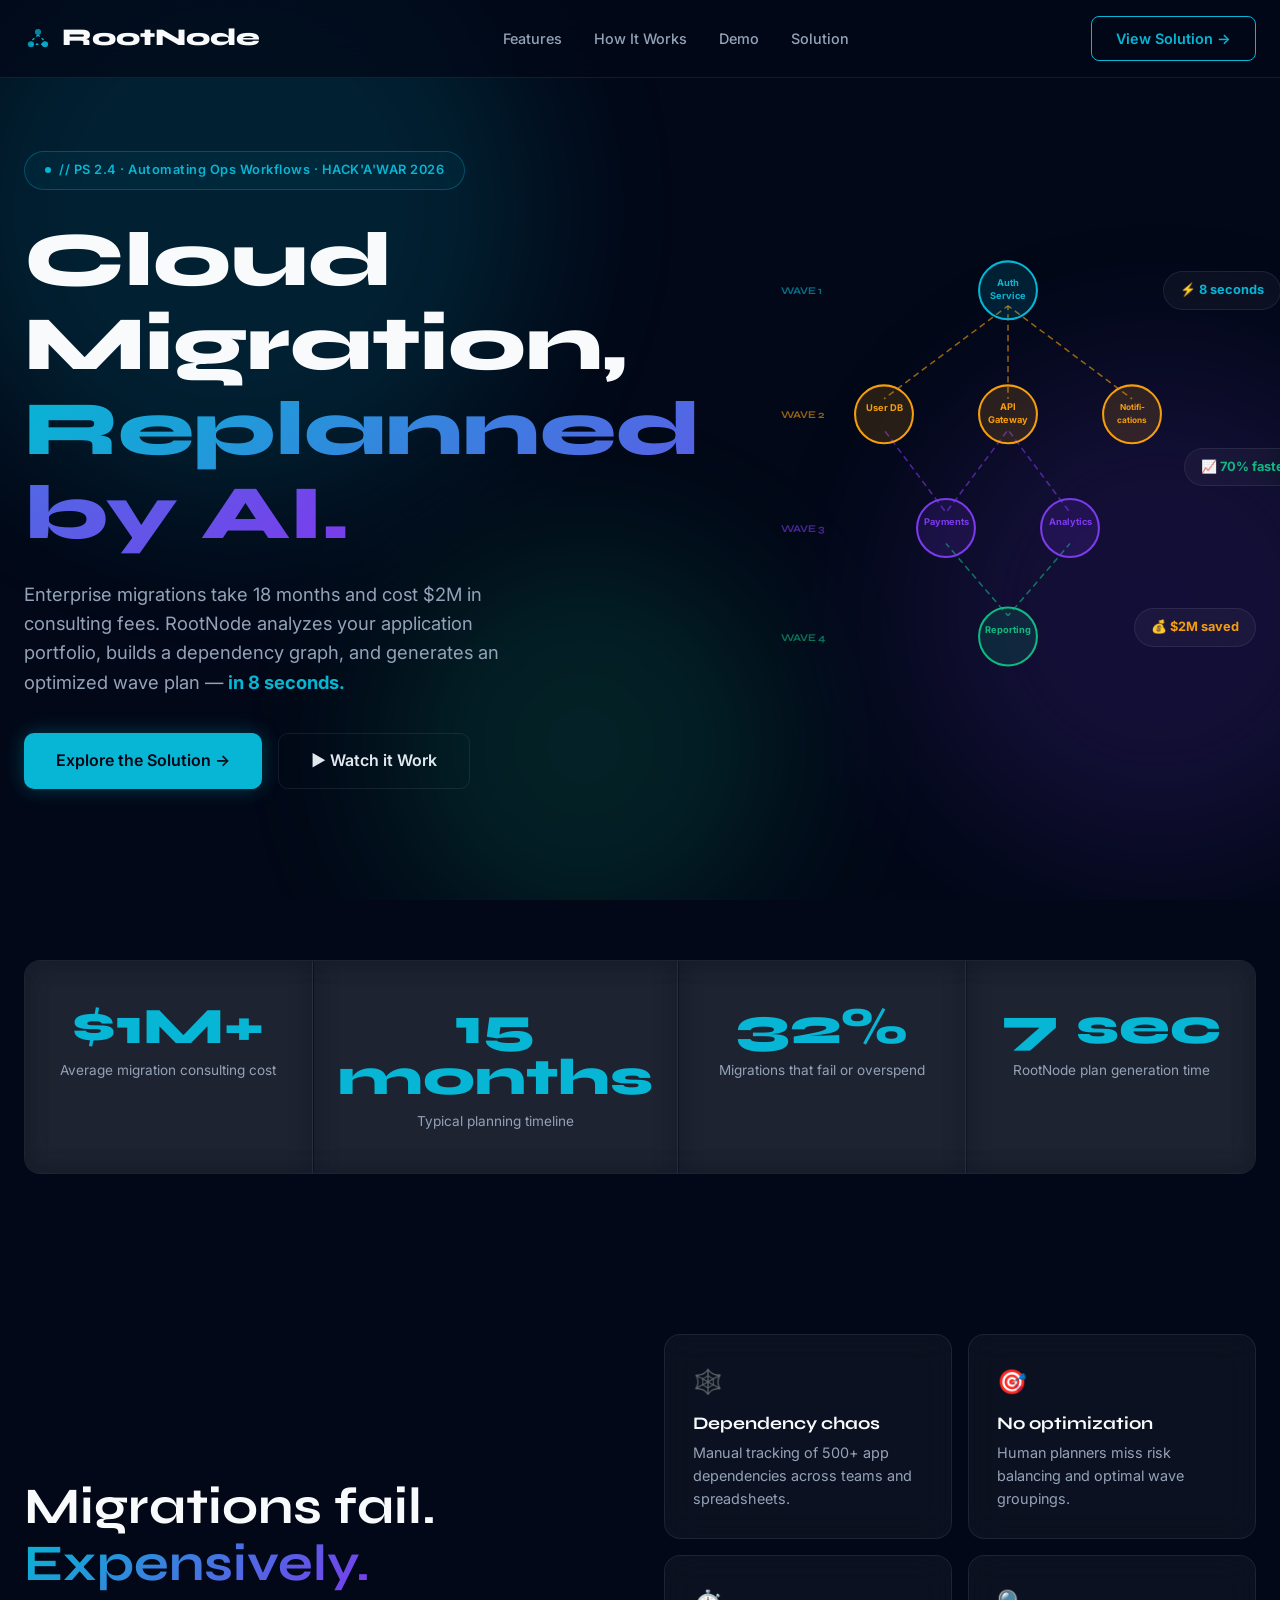
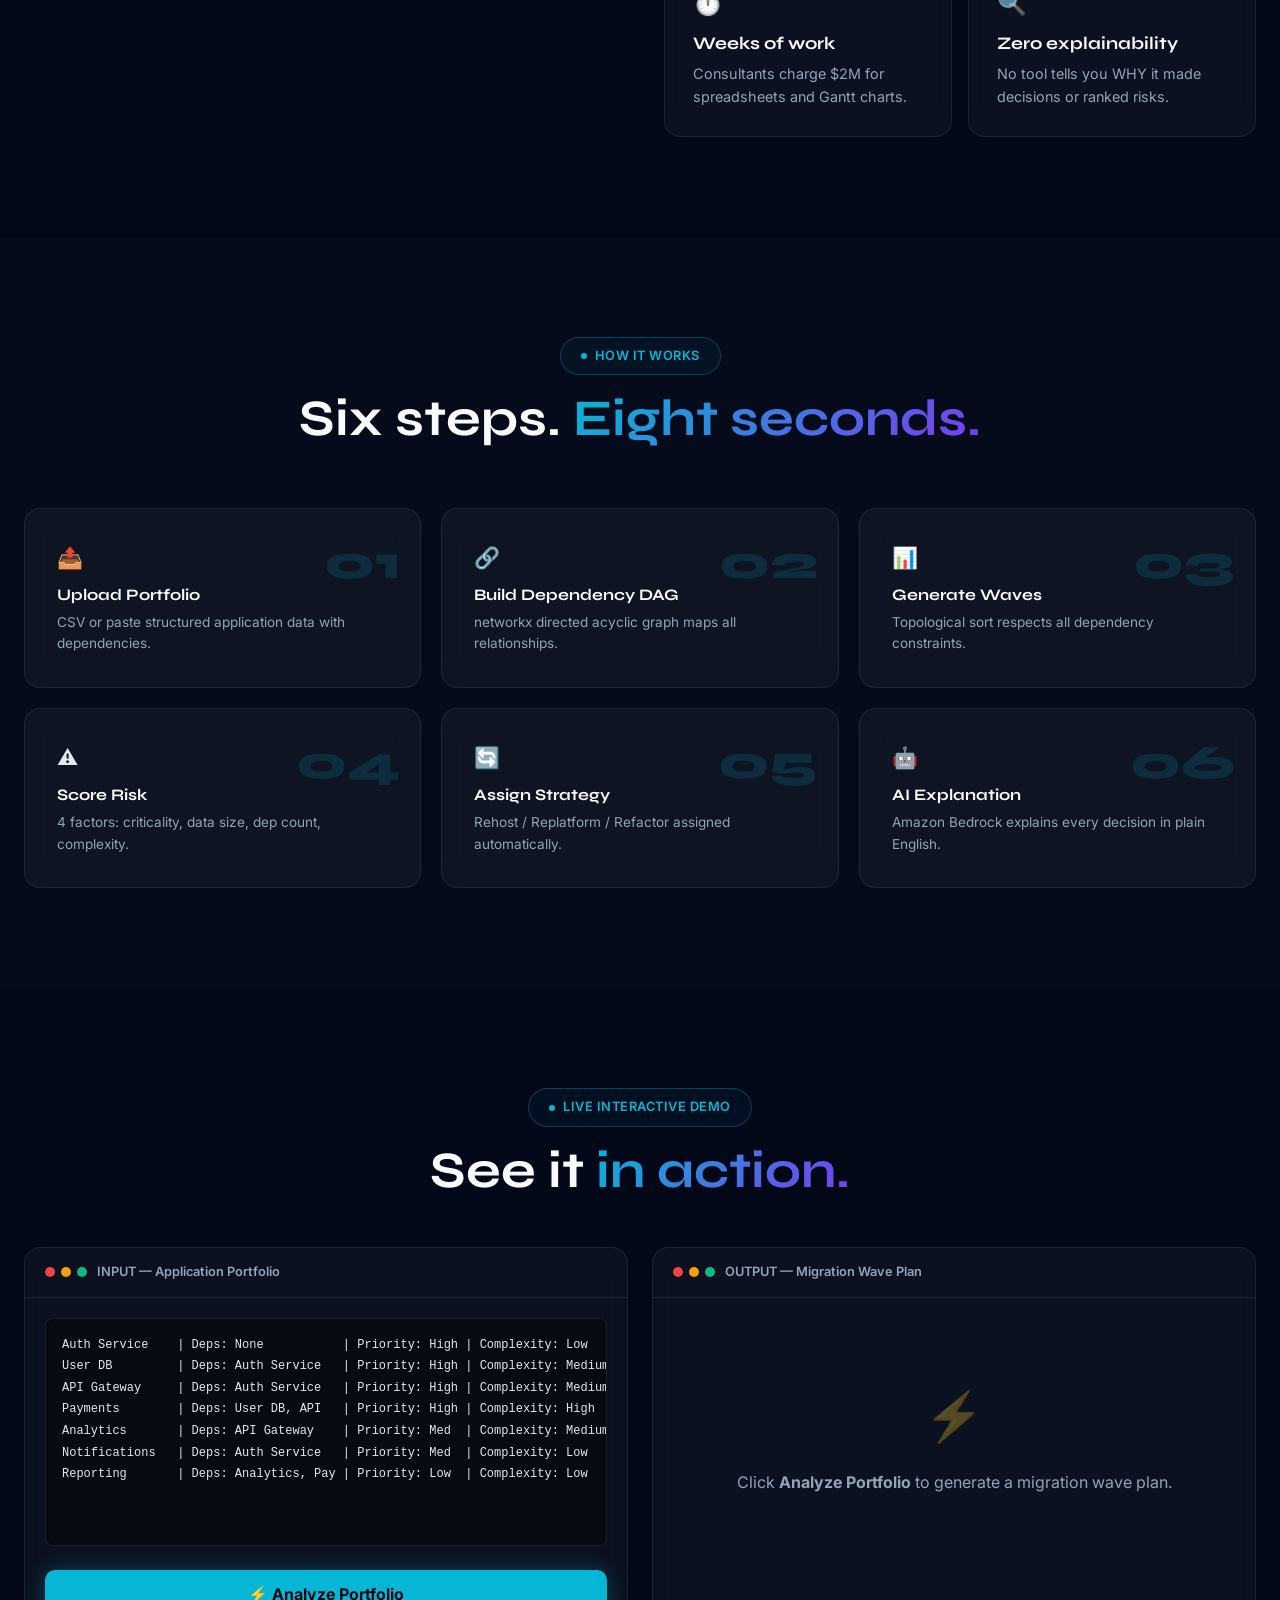
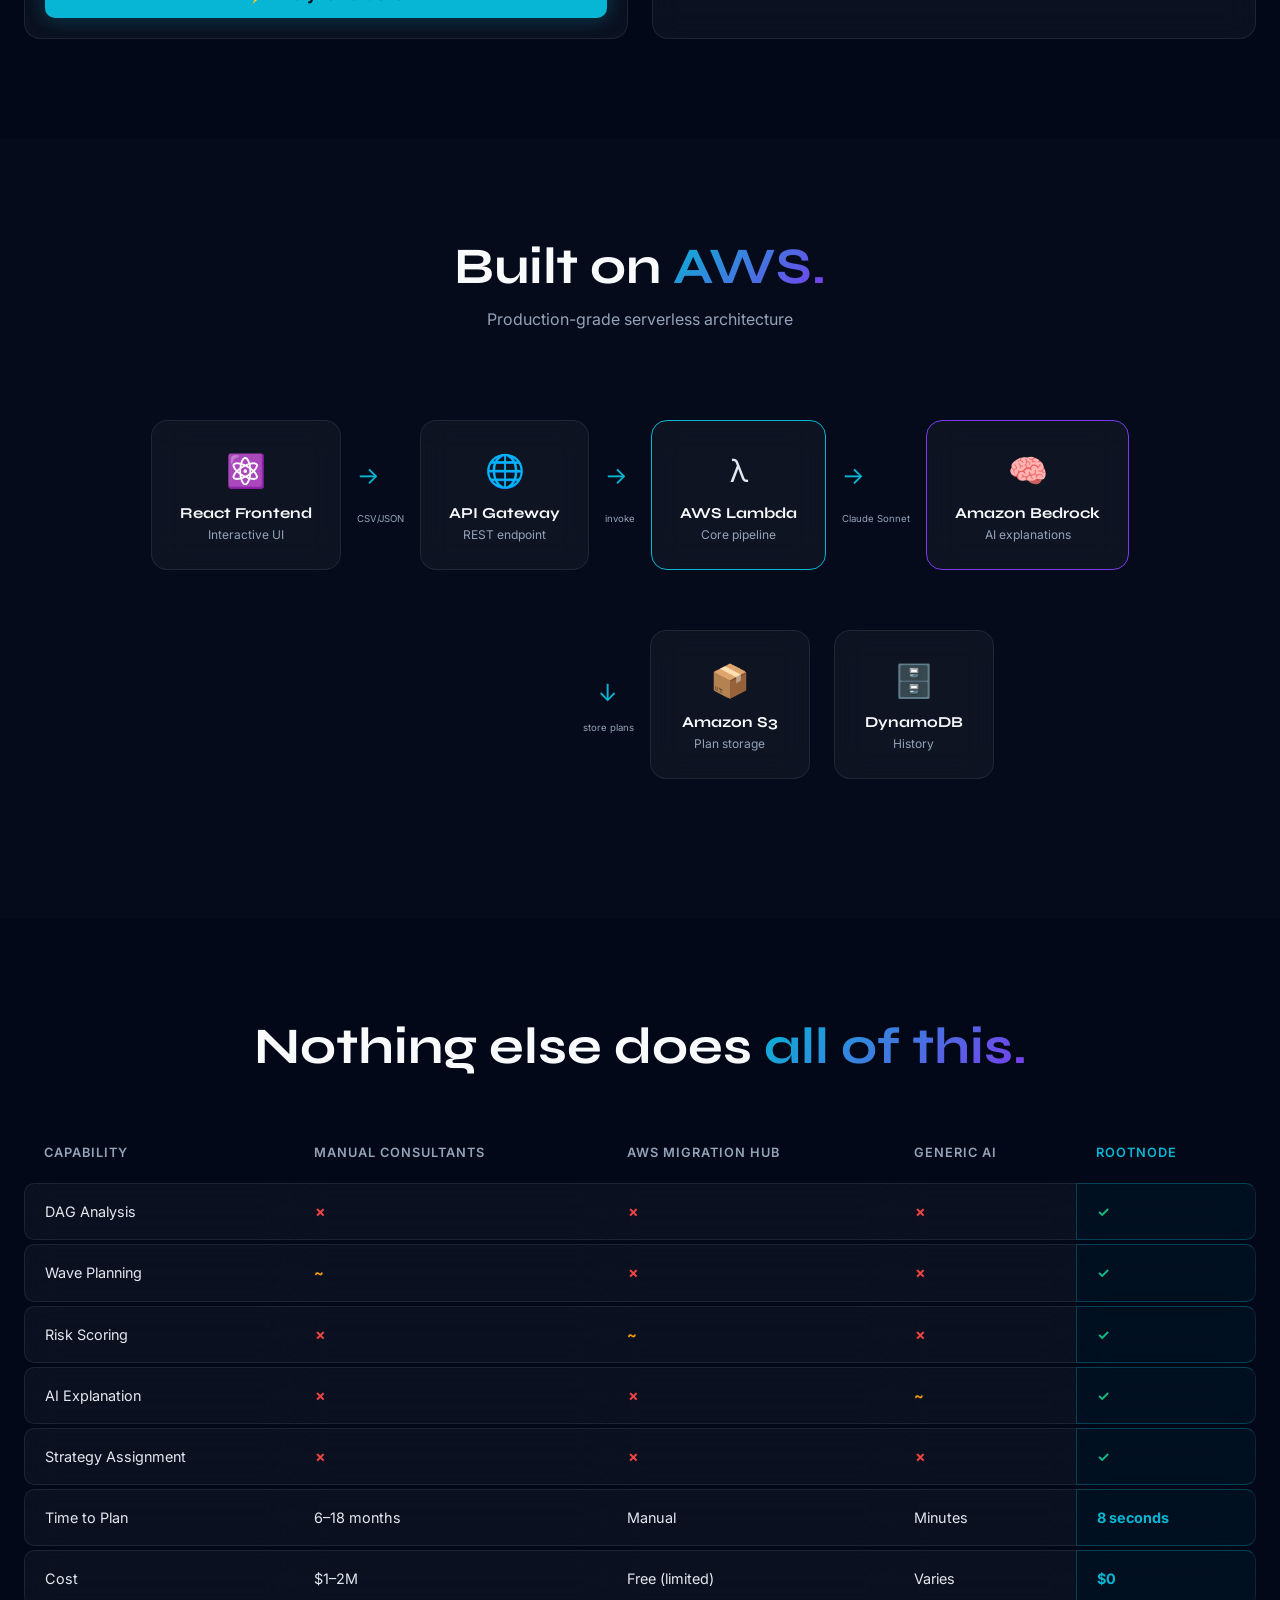
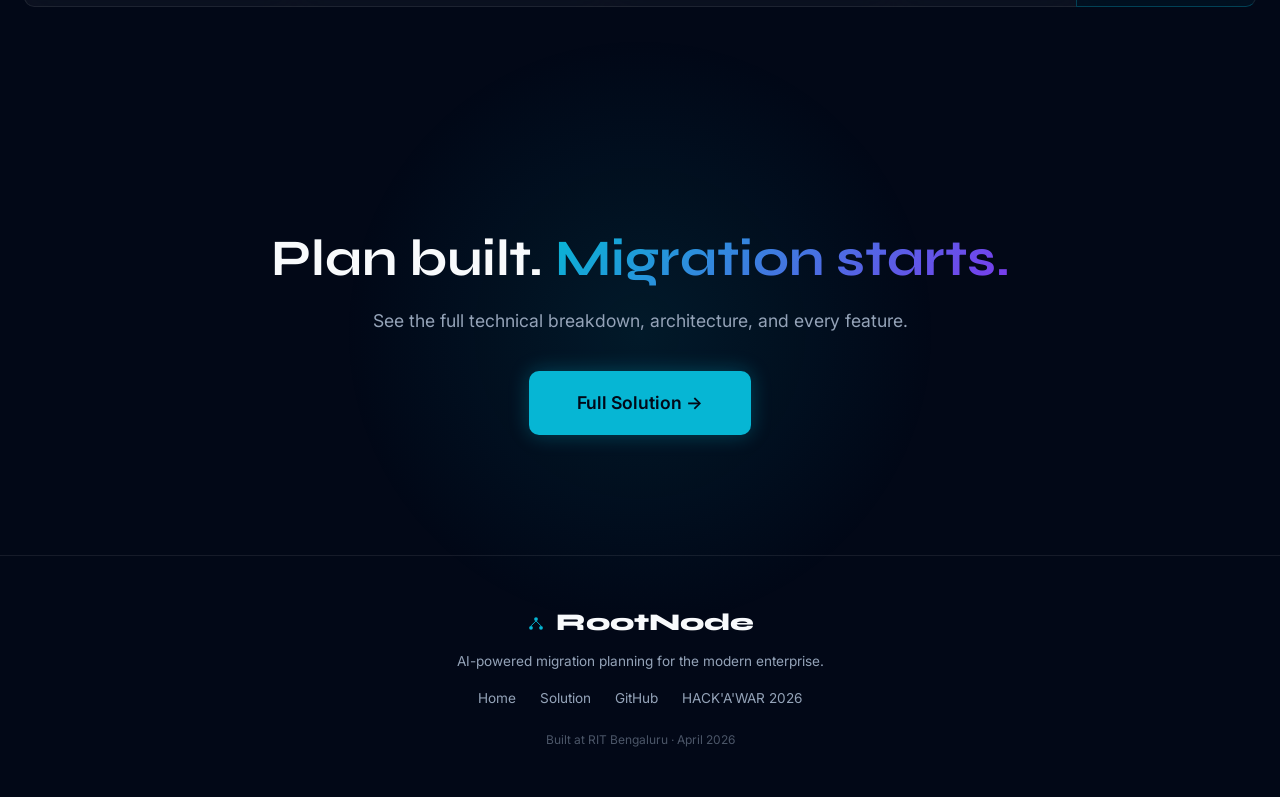
==== commit 7b71f918: "Update GitHub link to point to the repository" ====
--- a/index.html
+++ b/index.html
@@ -306,7 +306,7 @@
     <div class="footer-links">
       <a href="index.html">Home</a>
       <a href="solution.html">Solution</a>
-      <a href="#">GitHub</a>
+      <a href="https://github.com/VenkateshReddy007/Rootnode-Demo">GitHub</a>
       <a href="#">HACK'A'WAR 2026</a>
     </div>
     <p style="margin-top:20px;font-size:0.75rem;opacity:0.5">Built at RIT Bengaluru · April 2026</p>
--- a/styles.css
+++ b/styles.css
@@ -458,14 +458,103 @@
   .stats-bar { grid-template-columns: repeat(2, 1fr); }
   .build-timeline { grid-template-columns: repeat(2, 1fr); }
   .chart-grid { grid-template-columns: 1fr; }
+  .grid-3 { grid-template-columns: 1fr; }
 }
 @media (max-width: 768px) {
+  html, body { overflow-x: hidden; }
+  .container { padding: 0 16px; }
   .nav-links { display: none; }
+  .nav-cta { display: none; }
+  .nav-inner { padding: 0 16px; }
   .pipeline, .grid-3, .grid-4 { grid-template-columns: 1fr; }
   .stats-bar { grid-template-columns: 1fr; }
   .build-timeline { grid-template-columns: 1fr; }
-  h1 { font-size: clamp(2.5rem, 8vw, 4rem); }
-  .section { padding: 60px 0; }
+  h1 { font-size: clamp(2rem, 8vw, 3.5rem); }
+  h2 { font-size: clamp(1.6rem, 5vw, 2.5rem); }
+  .section { padding: 48px 0; }
+  .section-sm { padding: 32px 0; }
+
+  /* Hero fixes */
+  .hero-dag { margin-top: 32px; }
+  .hero-dag svg { max-width: 100%; }
+  .float-pill { display: none; }
+
+  /* Code editor wrapping */
+  .code-editor { white-space: pre-wrap; word-break: break-all; font-size: 0.65rem; min-height: 160px; }
+
+  /* Demo */
+  .demo-body { padding: 14px; }
+  .demo-header { padding: 10px 14px; font-size: 0.7rem; }
+
+  /* Tabs horizontal scroll */
+  .tabs { overflow-x: auto; -webkit-overflow-scrolling: touch; padding-bottom: 4px; }
+  .tab-btn { white-space: nowrap; padding: 8px 16px; font-size: 0.75rem; flex-shrink: 0; }
+
+  /* Arch diagram */
+  .arch-diagram { flex-direction: column; gap: 12px; padding: 20px 0; }
+  .arch-box { min-width: unset; width: 100%; padding: 16px 20px; }
+  .arch-arrow { transform: rotate(90deg); }
+
+  /* Comparison table scroll */
+  .comparison-table { font-size: 0.75rem; display: block; overflow-x: auto; -webkit-overflow-scrolling: touch; }
+  .comparison-table th, .comparison-table td { padding: 10px 12px; white-space: nowrap; }
+
+  /* Heatmap scroll */
+  .heatmap-grid { display: block; overflow-x: auto; -webkit-overflow-scrolling: touch; }
+
+  /* Gantt */
+  .gantt-label { width: 90px; font-size: 0.7rem; }
+  .gantt-bar { font-size: 0.6rem; padding: 0 6px; }
+
+  /* CTA */
+  .cta-section { padding: 60px 0; }
+  .cta-glow { width: 300px; height: 300px; }
+
+  /* Badge text wrap */
+  .badge { font-size: 0.65rem; text-align: center; padding: 6px 14px; }
+
+  /* Buttons */
+  .btn { padding: 12px 24px; font-size: 0.9rem; }
+
+  /* Team cards */
+  .grid-4 { grid-template-columns: repeat(2, 1fr); gap: 12px; }
+  .team-card { padding: 20px 12px; }
+  .team-card h4 { font-size: 0.9rem; }
+  .team-role { font-size: 0.65rem; }
+  .team-skills { font-size: 0.7rem; }
+
+  /* Footer */
+  .footer-links { flex-wrap: wrap; gap: 16px; }
+
+  /* Code blocks */
+  .code-block { padding: 14px; font-size: 0.65rem; overflow-x: auto; -webkit-overflow-scrolling: touch; }
+
+  /* Checklist */
+  .checklist li { font-size: 0.8rem; padding: 10px 14px; }
+
+  /* Build timeline */
+  .build-phase { padding: 20px; }
+  .build-phase h4 { font-size: 0.85rem; }
+  .build-phase p { font-size: 0.75rem; }
+
+  /* Solution tech pills */
+  .grid-2[style*="gap:48px"] { gap: 24px !important; }
+
+  /* Impact stats */
+  .stat-number { font-size: clamp(1.8rem, 6vw, 3rem) !important; }
+
+  /* Step detail sticky → static on mobile */
+  .glass[style*="position:sticky"] { position: static !important; }
+}
+
+@media (max-width: 480px) {
+  .container { padding: 0 12px; }
+  h1 { font-size: clamp(1.8rem, 9vw, 2.8rem); }
+  .grid-4 { grid-template-columns: 1fr; }
+  .stats-bar .stat-item { padding: 24px 16px; }
+  .problem-card { padding: 20px; }
+  .step-card { padding: 20px; }
+  .step-num { font-size: 2rem; }
 }
 
 /* Fade-in animation */
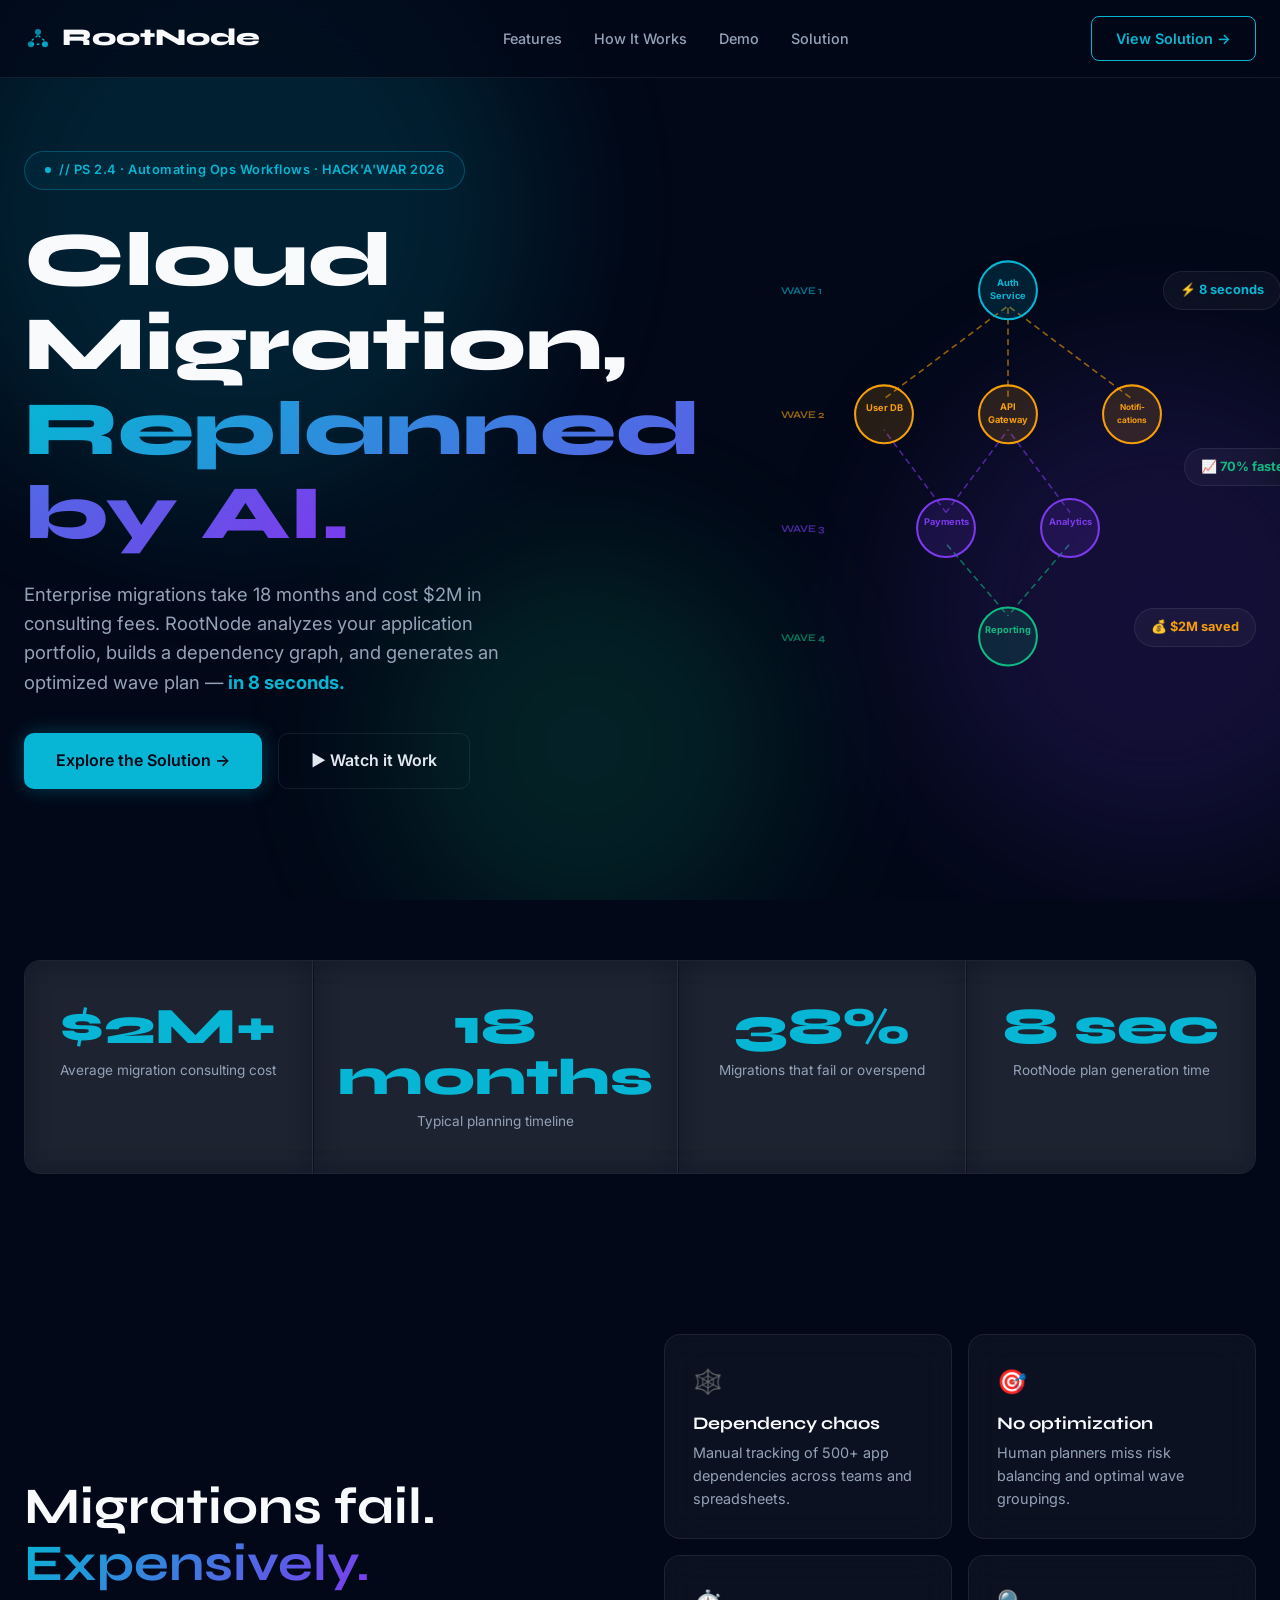
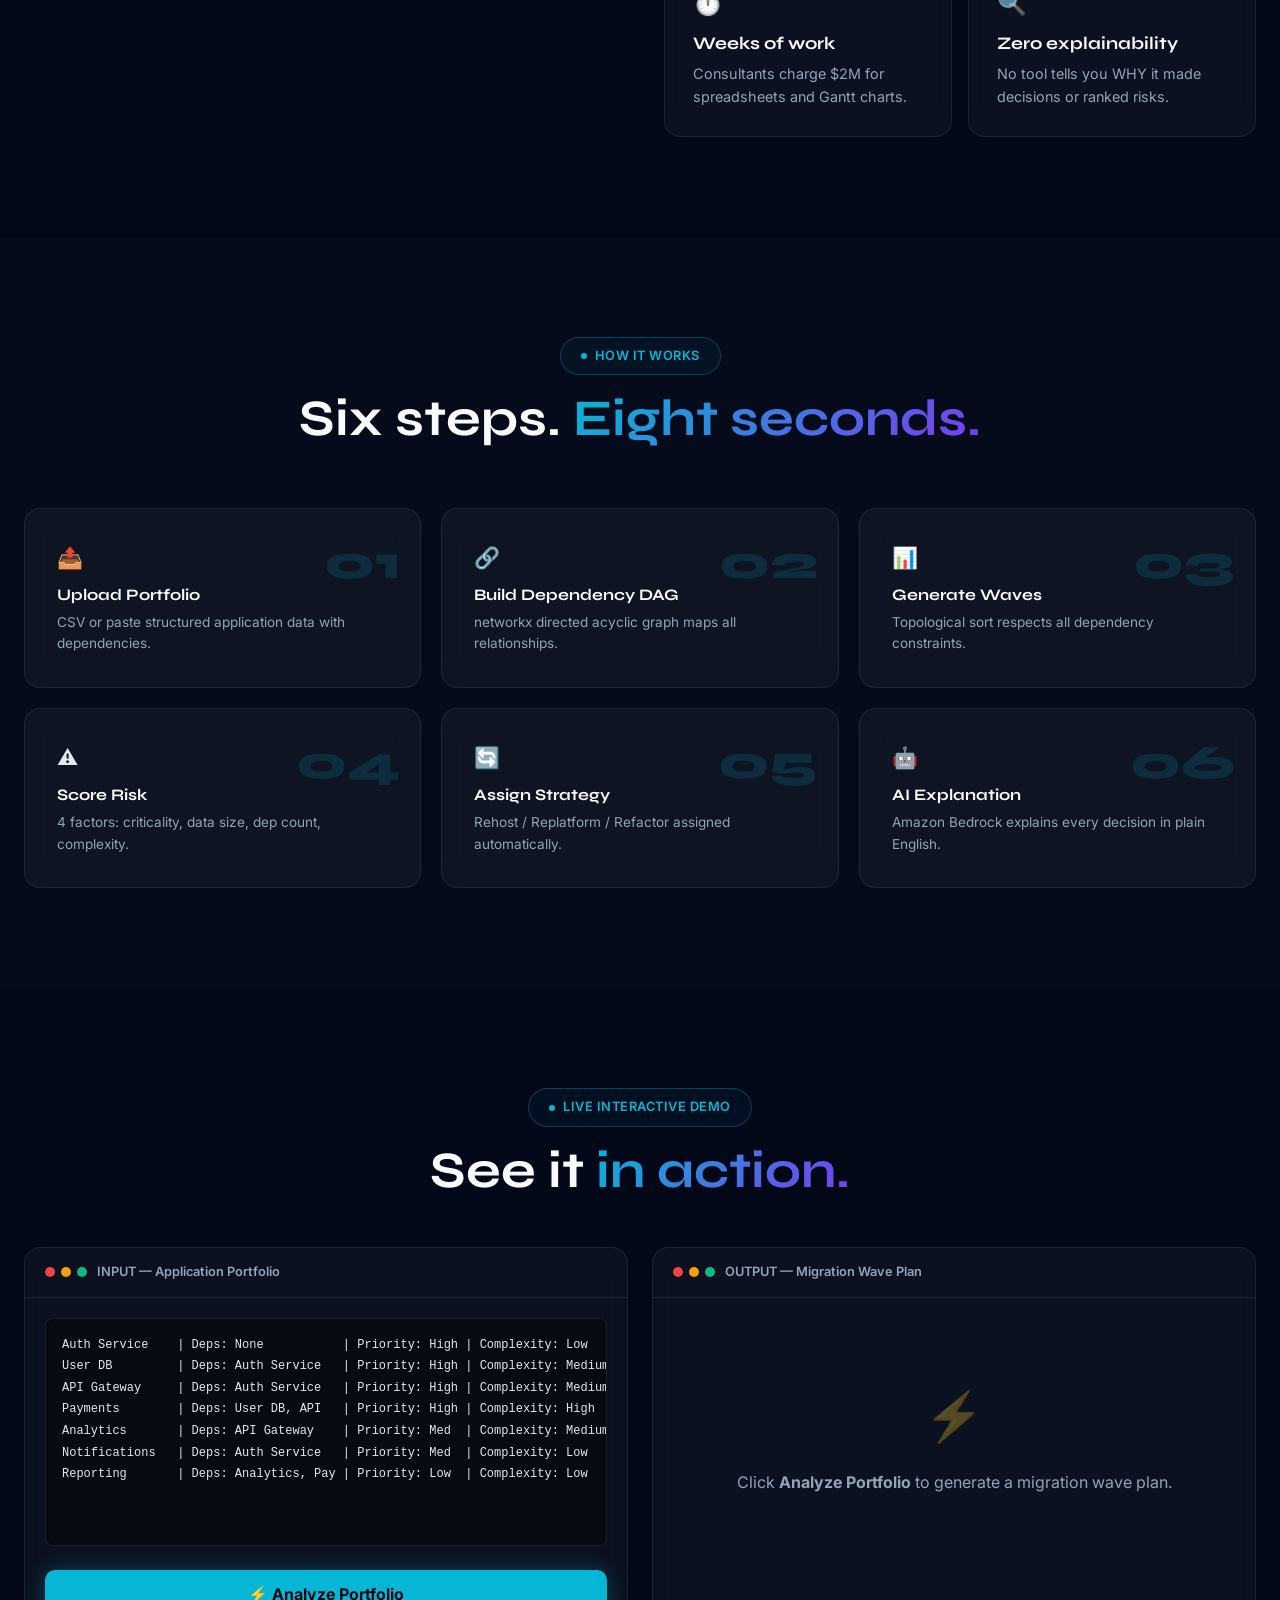
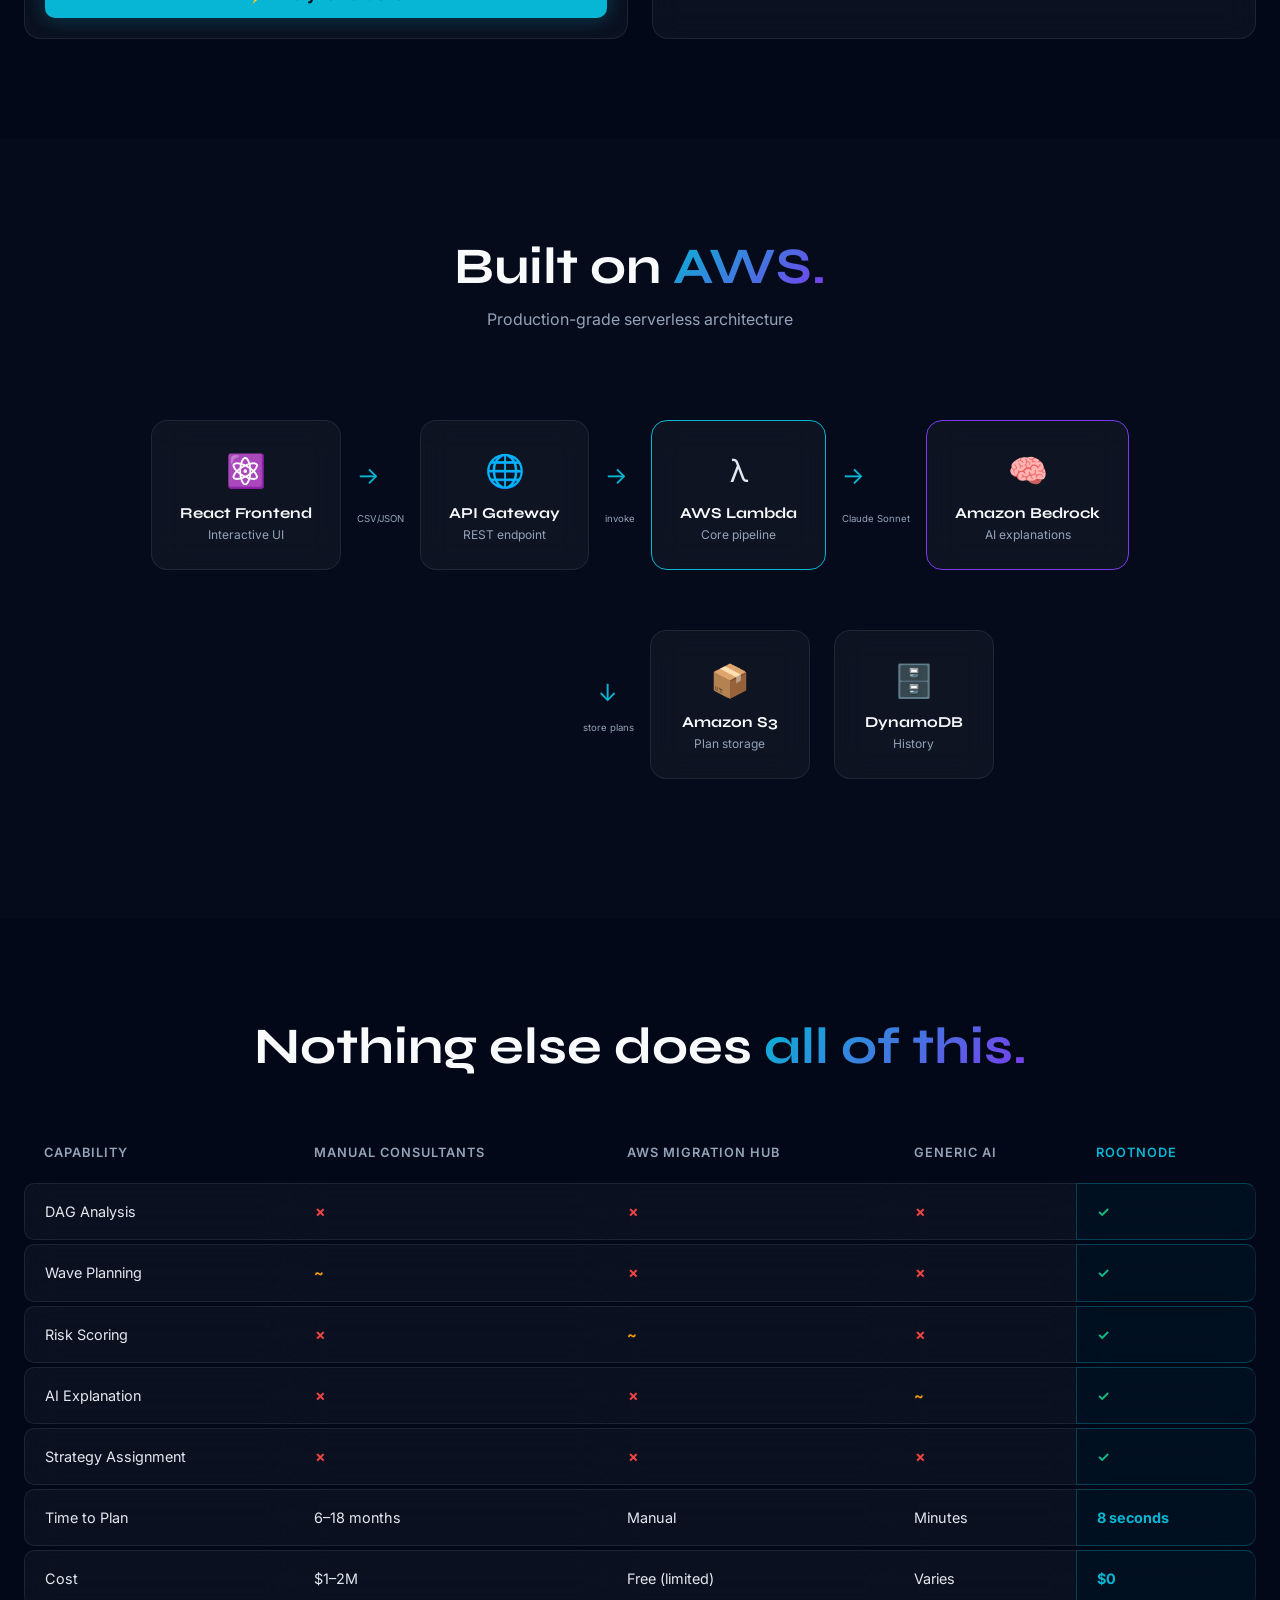
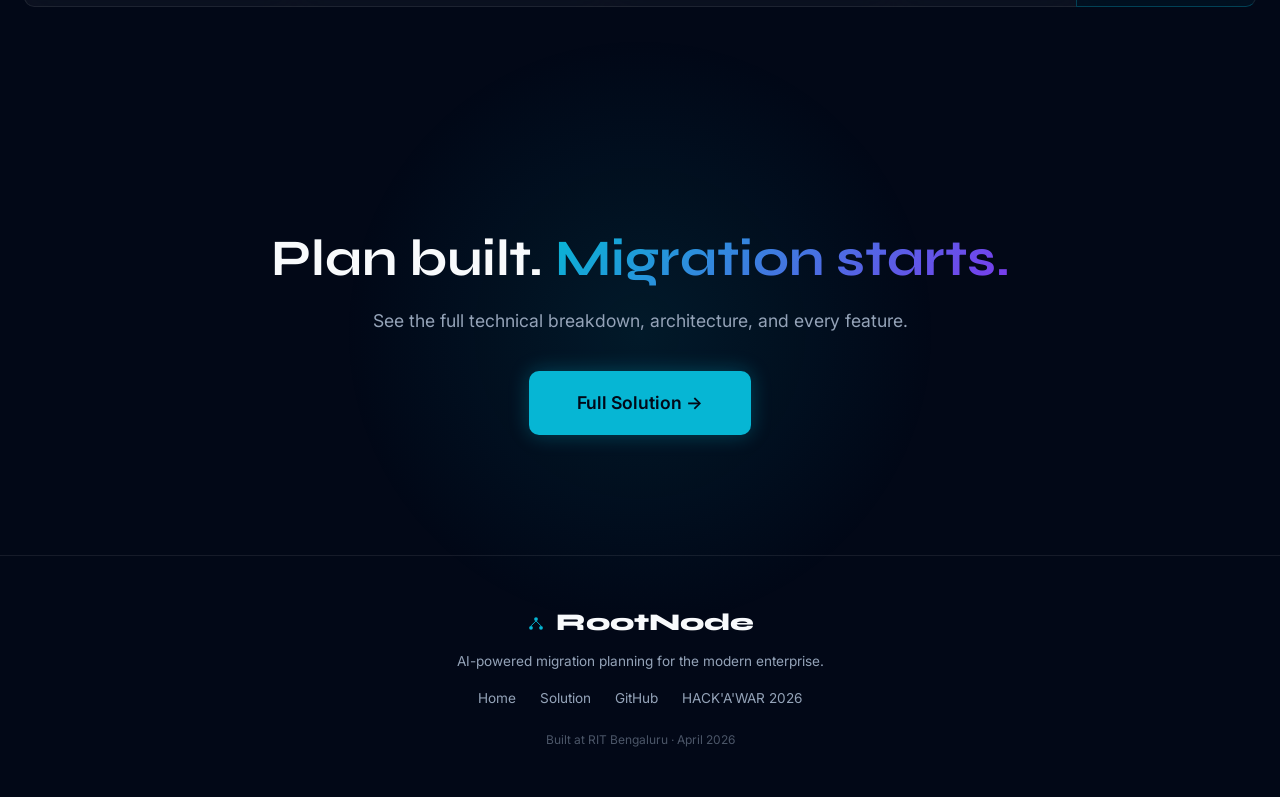
==== commit 555ad62a: "Update HACK'A'WAR link to point to the official site" ====
--- a/index.html
+++ b/index.html
@@ -307,7 +307,7 @@
       <a href="index.html">Home</a>
       <a href="solution.html">Solution</a>
       <a href="https://github.com/VenkateshReddy007/Rootnode-Demo">GitHub</a>
-      <a href="#">HACK'A'WAR 2026</a>
+      <a href="https://hackathon.ecellramaiah.in/">HACK'A'WAR 2026</a>
     </div>
     <p style="margin-top:20px;font-size:0.75rem;opacity:0.5">Built at RIT Bengaluru · April 2026</p>
   </div>
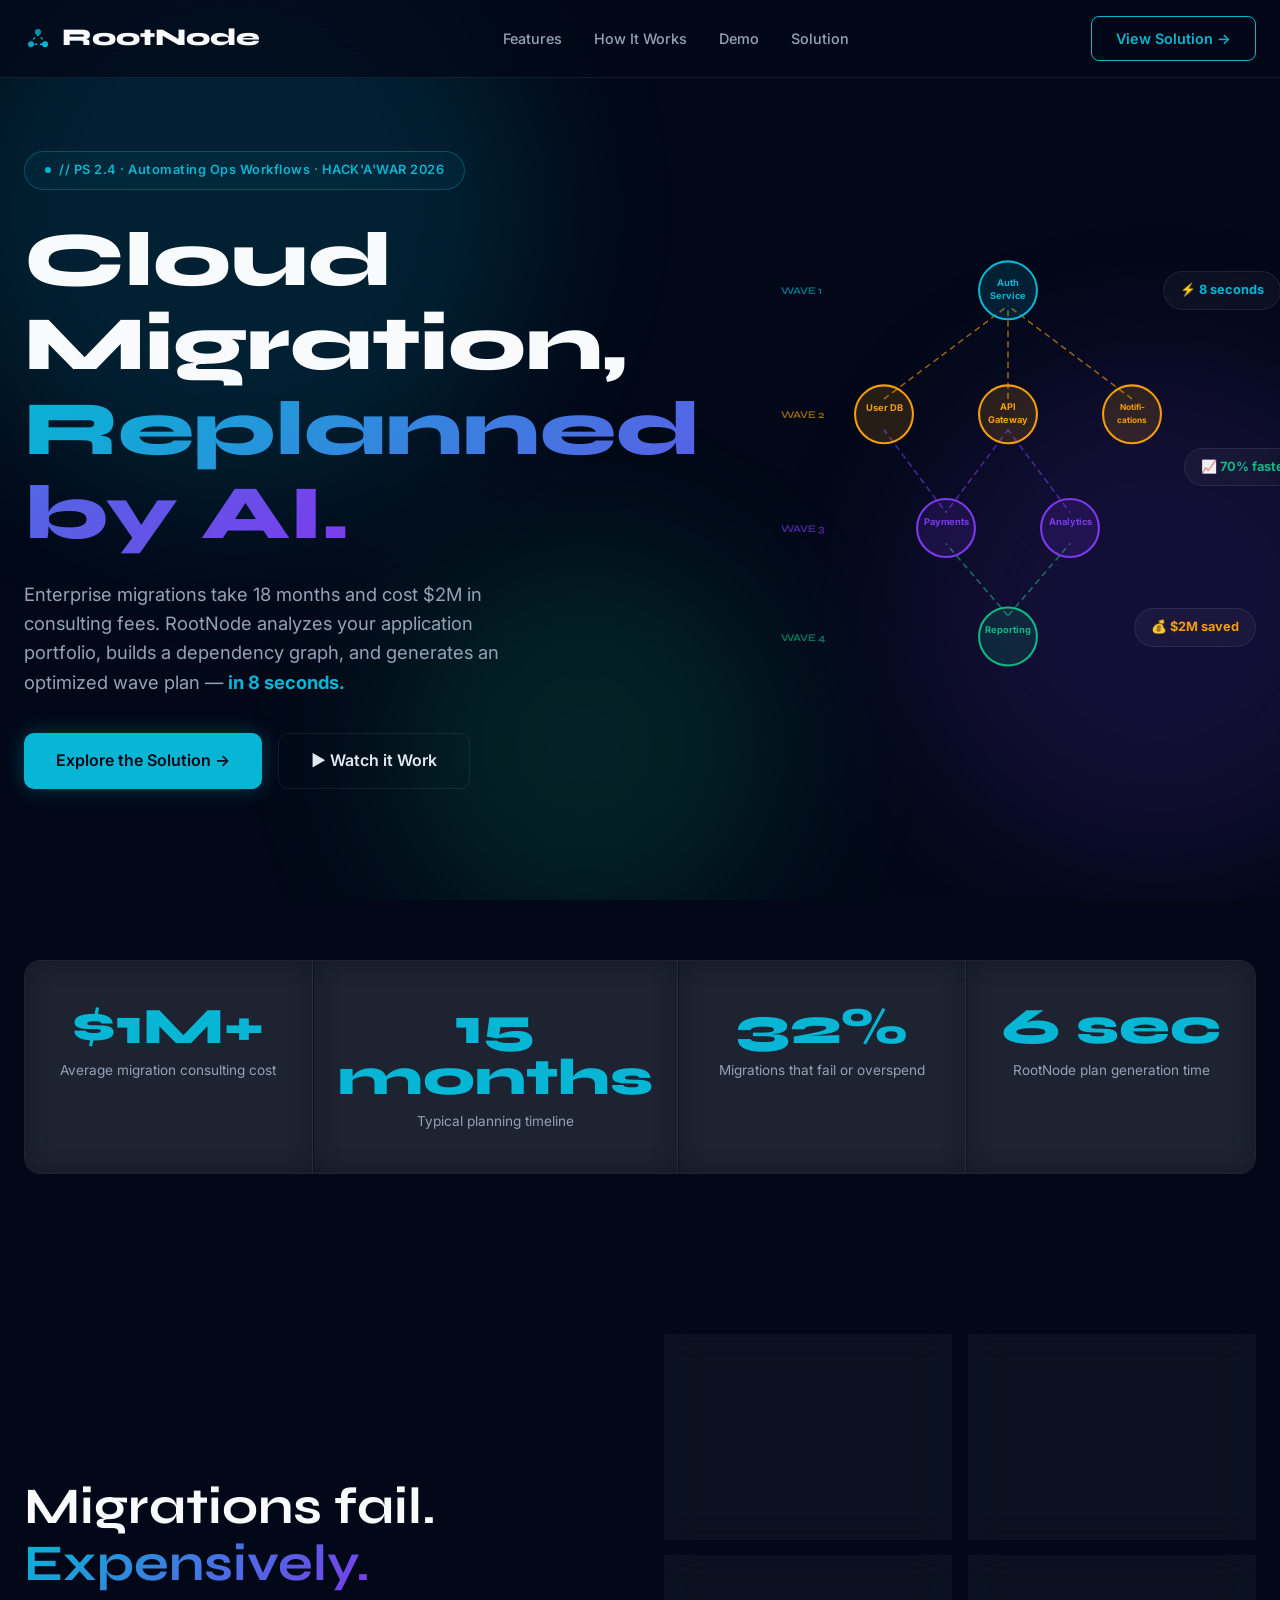
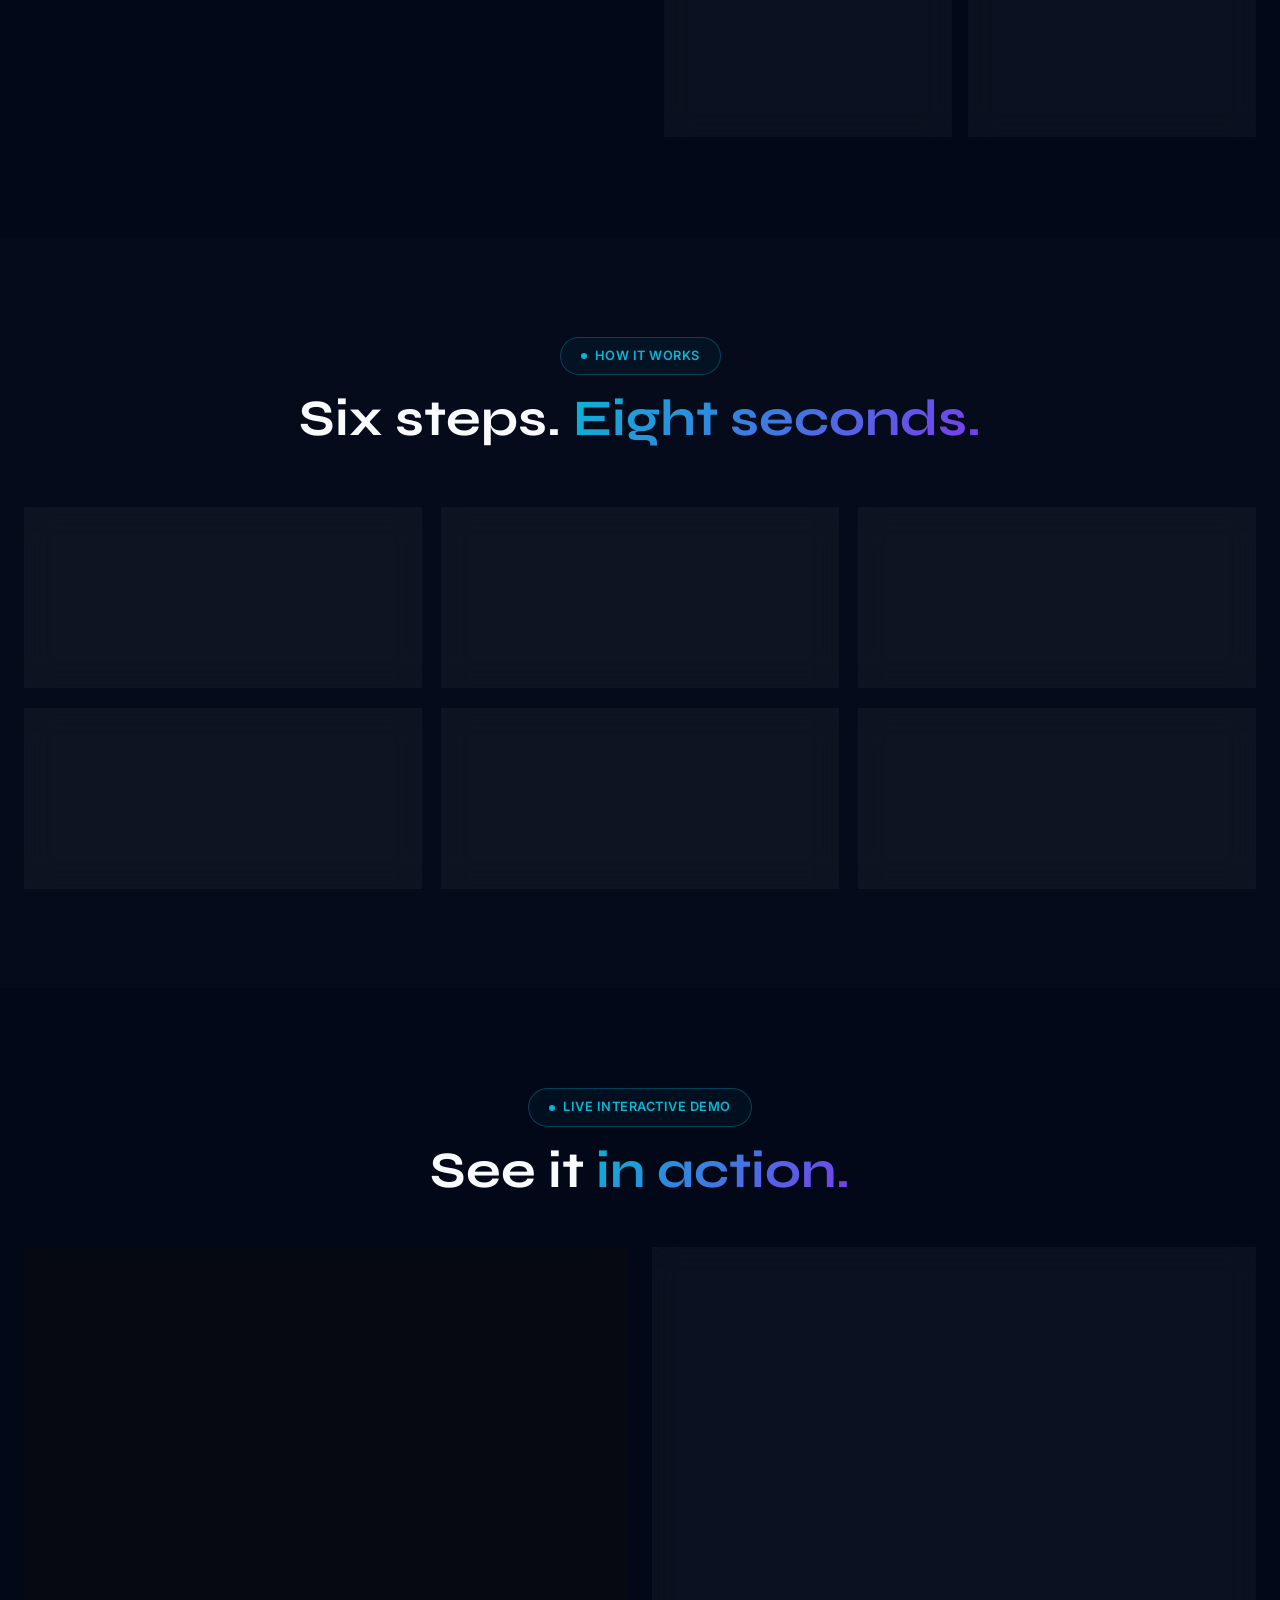
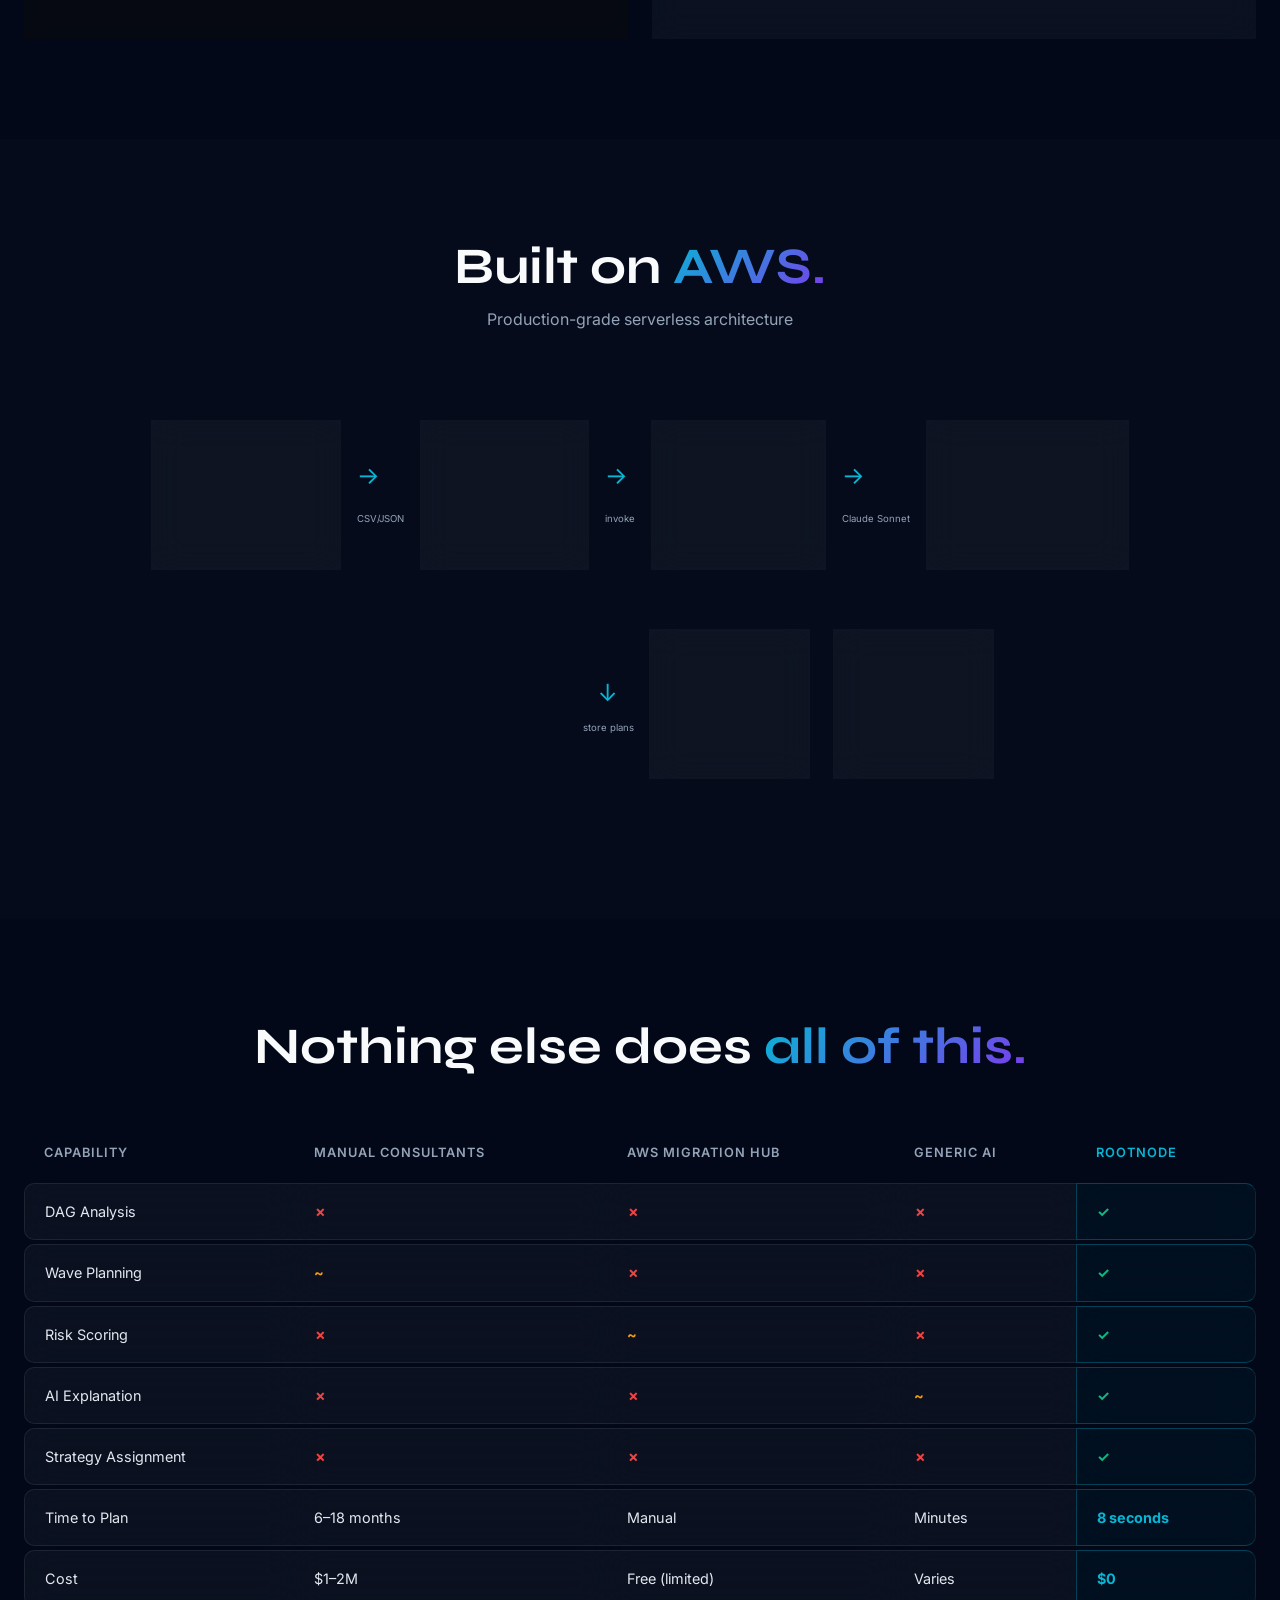
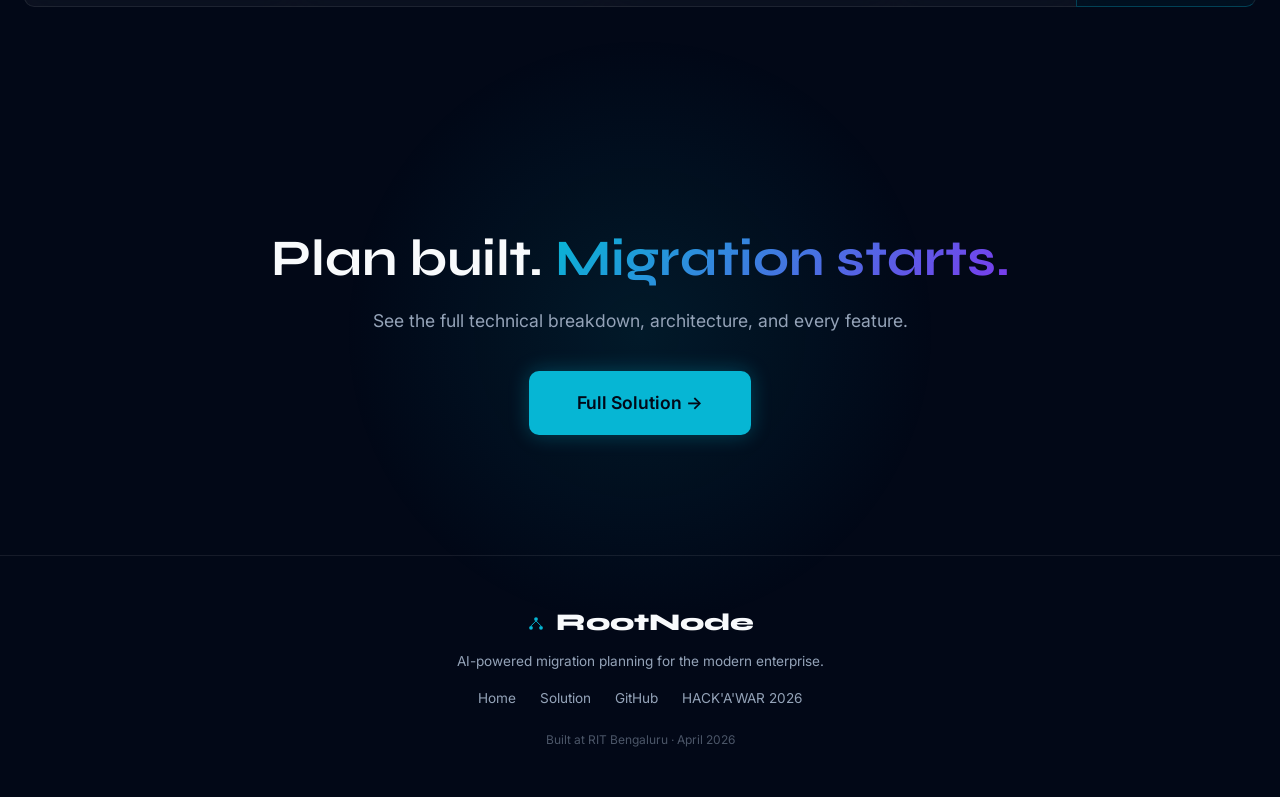
==== commit 06964adb: "fix: mobile hamburger menu dropdown not showing navigation links" ====
--- a/index.html
+++ b/index.html
@@ -31,14 +31,14 @@
       </svg>
       RootNode
     </a>
-    <ul class="nav-links">
-      <li><a href="#features">Features</a></li>
-      <li><a href="#how-it-works">How It Works</a></li>
-      <li><a href="#demo">Demo</a></li>
+    <ul class="nav-links" id="nav-links">
+      <li><a href="#features" onclick="document.getElementById('nav-links').classList.remove('show')">Features</a></li>
+      <li><a href="#how-it-works" onclick="document.getElementById('nav-links').classList.remove('show')">How It Works</a></li>
+      <li><a href="#demo" onclick="document.getElementById('nav-links').classList.remove('show')">Demo</a></li>
       <li><a href="solution.html">Solution</a></li>
     </ul>
     <a href="solution.html" class="nav-cta">View Solution →</a>
-    <button class="hamburger" onclick="document.querySelector('.nav-links').classList.toggle('show')" aria-label="Menu">☰</button>
+    <button class="hamburger" onclick="document.getElementById('nav-links').classList.toggle('show')" aria-label="Menu">☰</button>
   </div>
 </nav>
 
--- a/styles.css
+++ b/styles.css
@@ -95,7 +95,7 @@
 }
 .nav-inner {
   display: flex; align-items: center; justify-content: space-between;
-  max-width: 1280px; margin: 0 auto; padding: 0 24px;
+  max-width: 1280px; margin: 0 auto; padding: 0 24px; position: relative;
 }
 .nav-logo {
   font-family: var(--font-heading); font-weight: 800; font-size: 1.5rem;
@@ -580,8 +580,53 @@
 @keyframes gentle-float { 0%,100%{transform:translateY(0)} 50%{transform:translateY(-10px)} }
 
 /* Hamburger menu */
-.hamburger { display: none; background: none; border: none; cursor: pointer; color: var(--text); font-size: 1.5rem; }
-@media(max-width:768px) { .hamburger { display: block; } }
+.hamburger {
+  display: none; background: none; border: none; cursor: pointer;
+  color: var(--text); font-size: 1.5rem; z-index: 110;
+  padding: 4px 8px; border-radius: 4px;
+  transition: var(--transition);
+}
+.hamburger:hover { color: var(--cyan); }
+
+@media(max-width:768px) {
+  .hamburger { display: block; }
+
+  .nav-links.show {
+    display: flex !important;
+    flex-direction: column;
+    position: absolute;
+    top: 100%;
+    left: 0;
+    right: 0;
+    background: rgba(2, 8, 23, 0.95);
+    backdrop-filter: blur(20px);
+    -webkit-backdrop-filter: blur(20px);
+    border-bottom: 1px solid var(--border-glass);
+    padding: 16px 24px;
+    gap: 0;
+    animation: slideDown 0.3s ease forwards;
+  }
+  .nav-links.show li {
+    padding: 14px 0;
+    border-bottom: 1px solid var(--border-glass);
+  }
+  .nav-links.show li:last-child {
+    border-bottom: none;
+  }
+  .nav-links.show a {
+    font-size: 1rem;
+    color: var(--text);
+    display: block;
+  }
+  .nav-links.show a:hover {
+    color: var(--cyan);
+  }
+}
+
+@keyframes slideDown {
+  from { opacity: 0; transform: translateY(-10px); }
+  to { opacity: 1; transform: translateY(0); }
+}
 
 /* Tooltip */
 .tooltip {
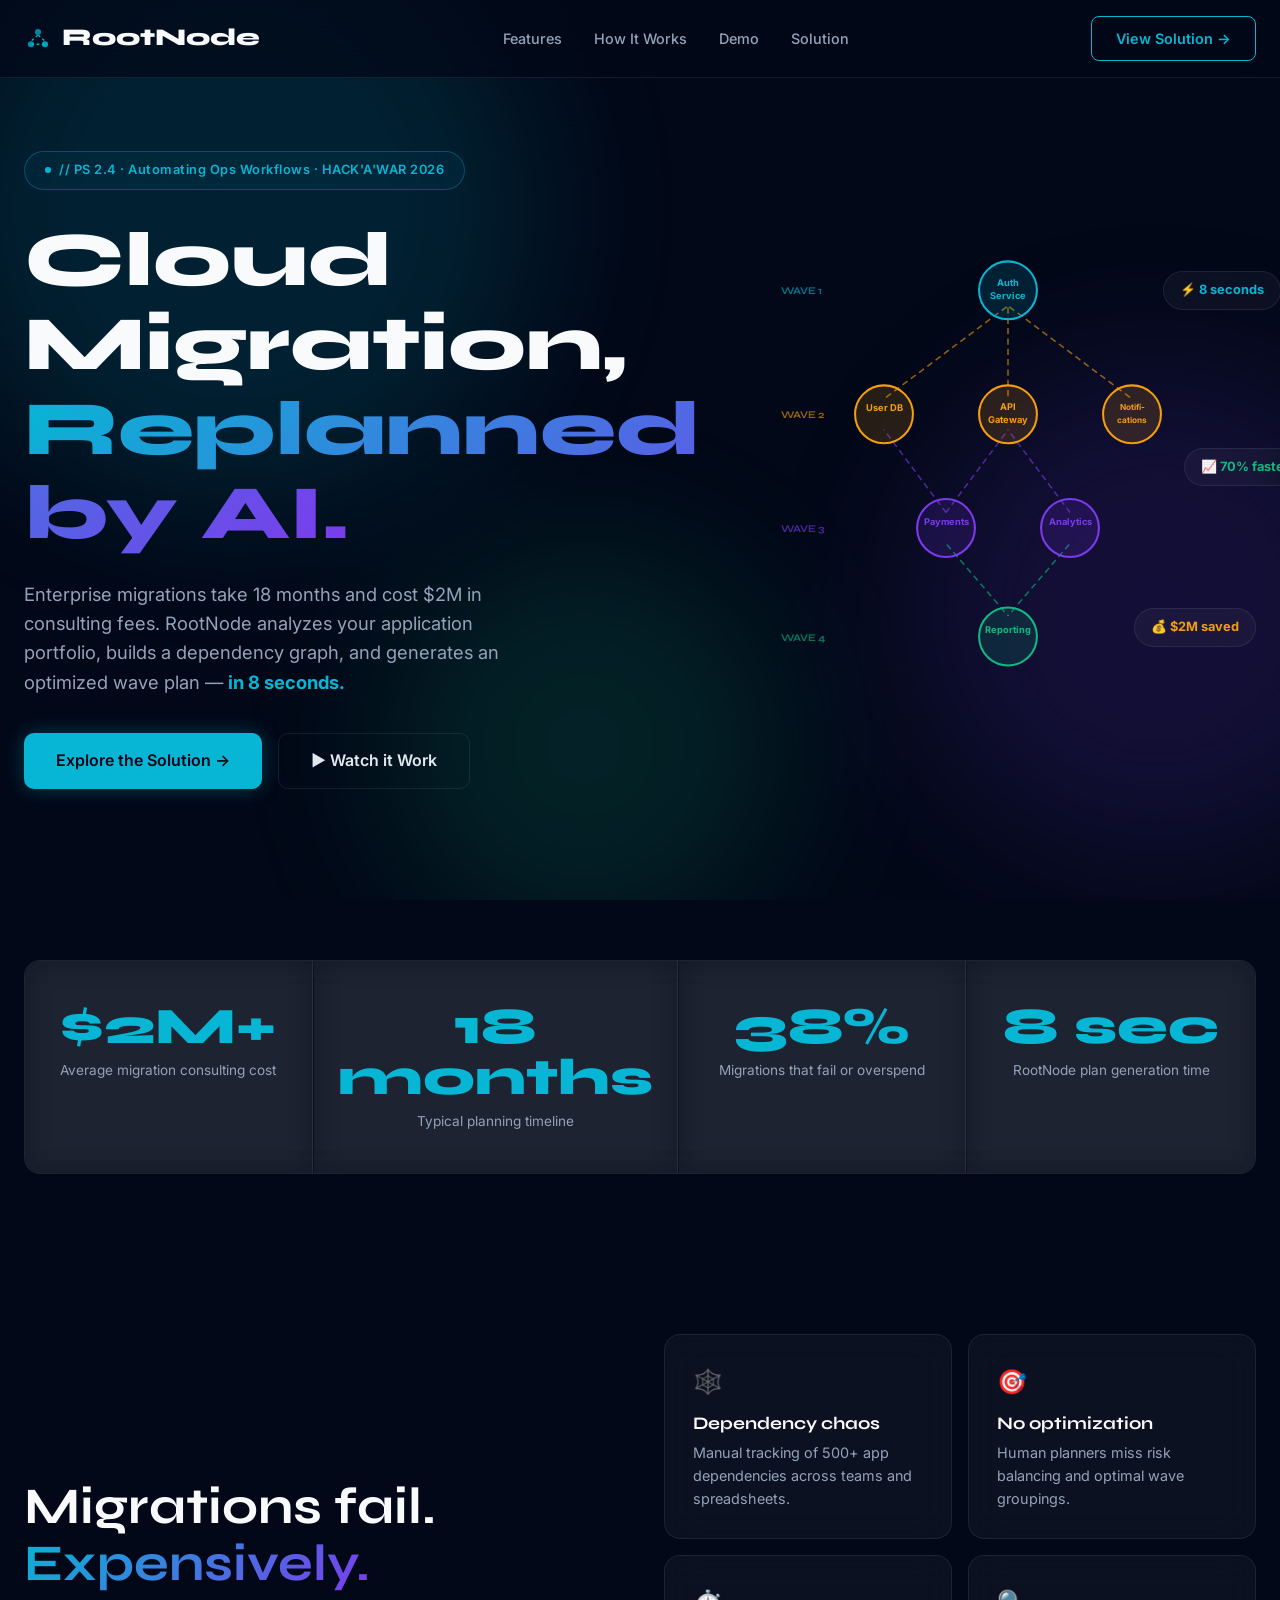
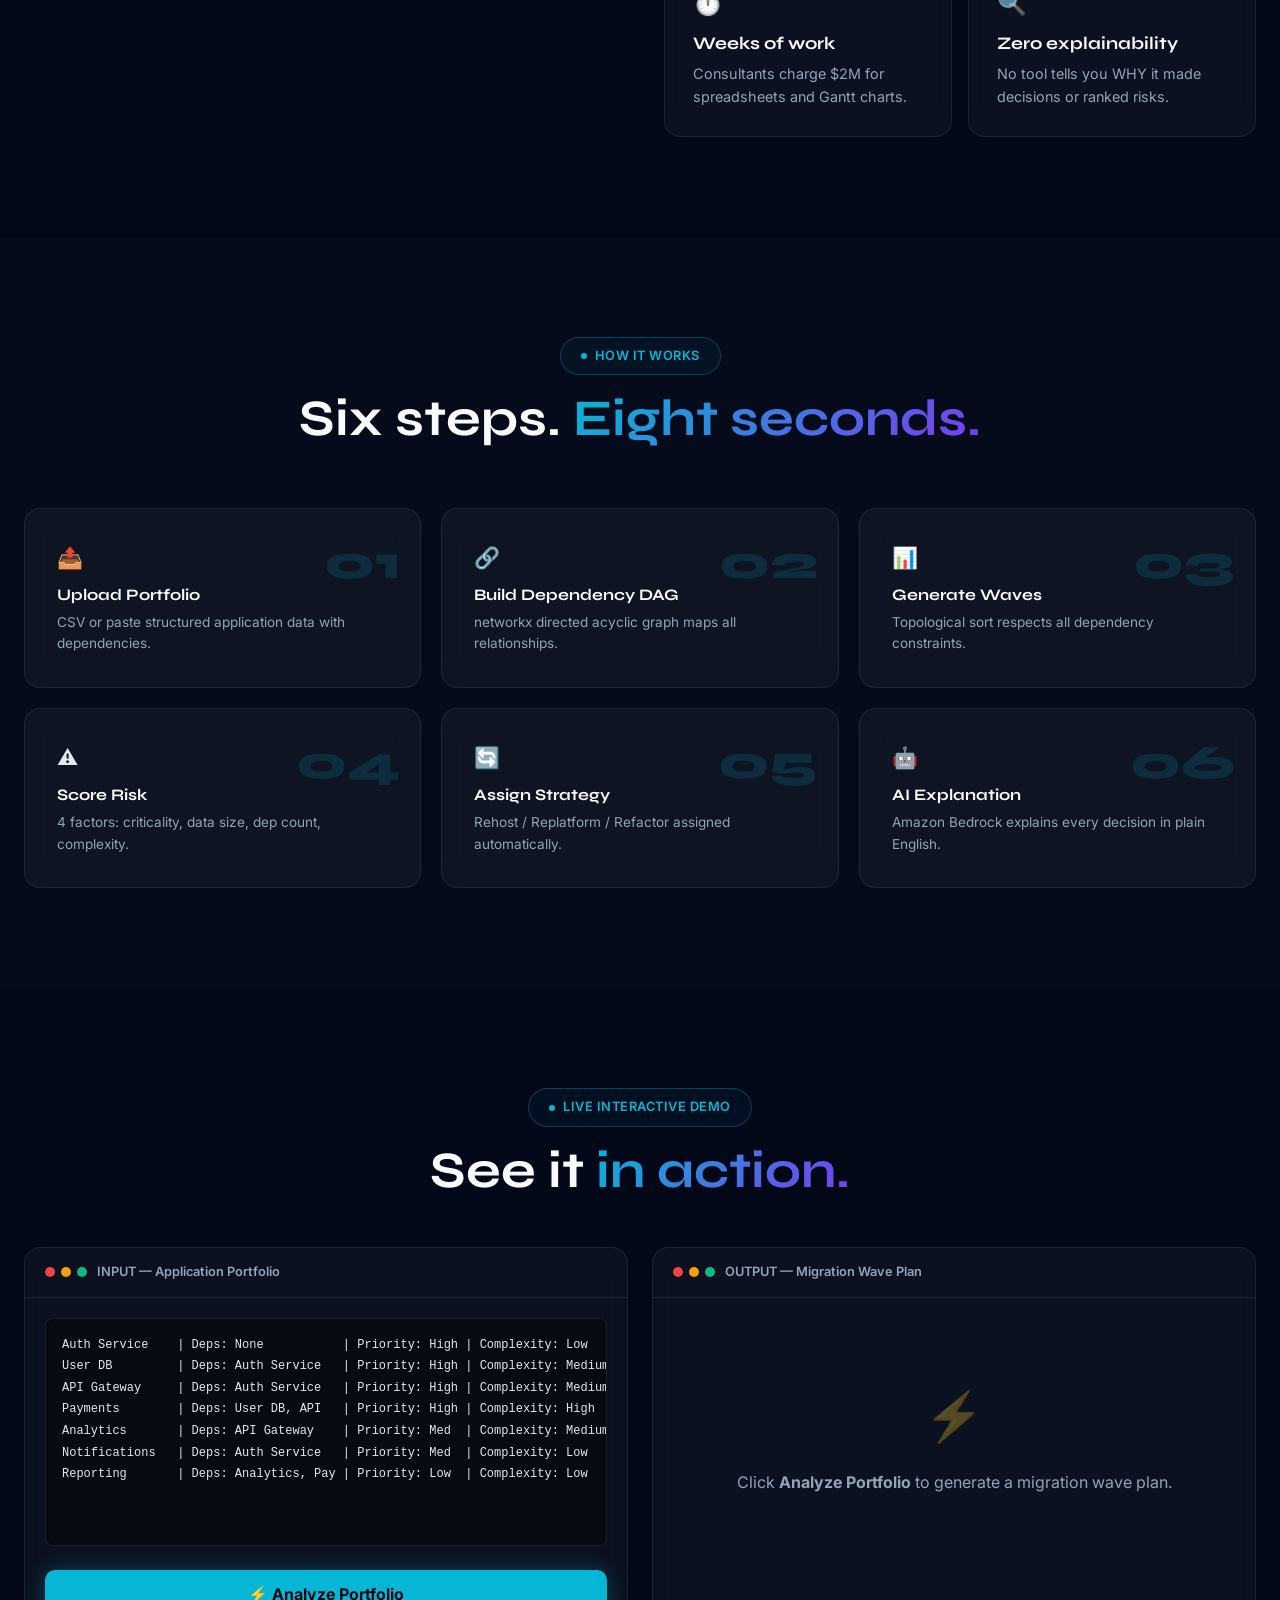
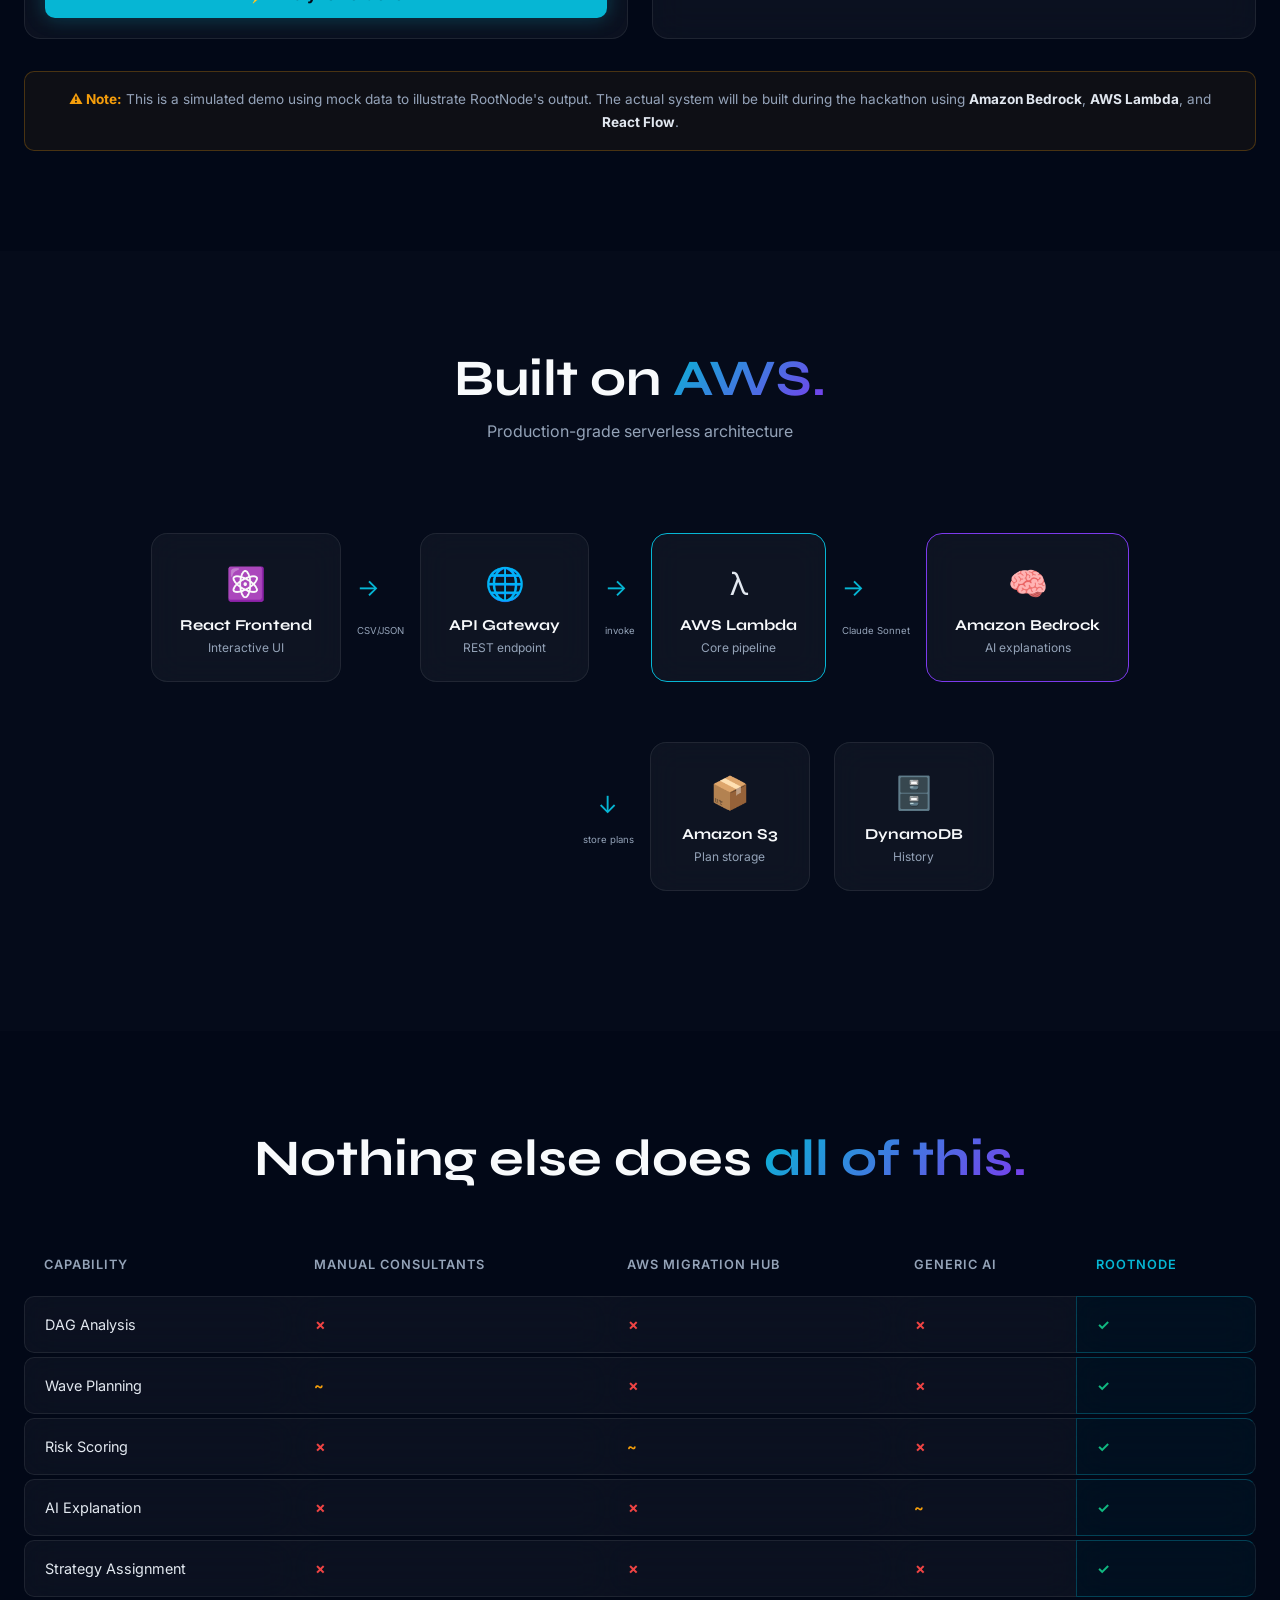
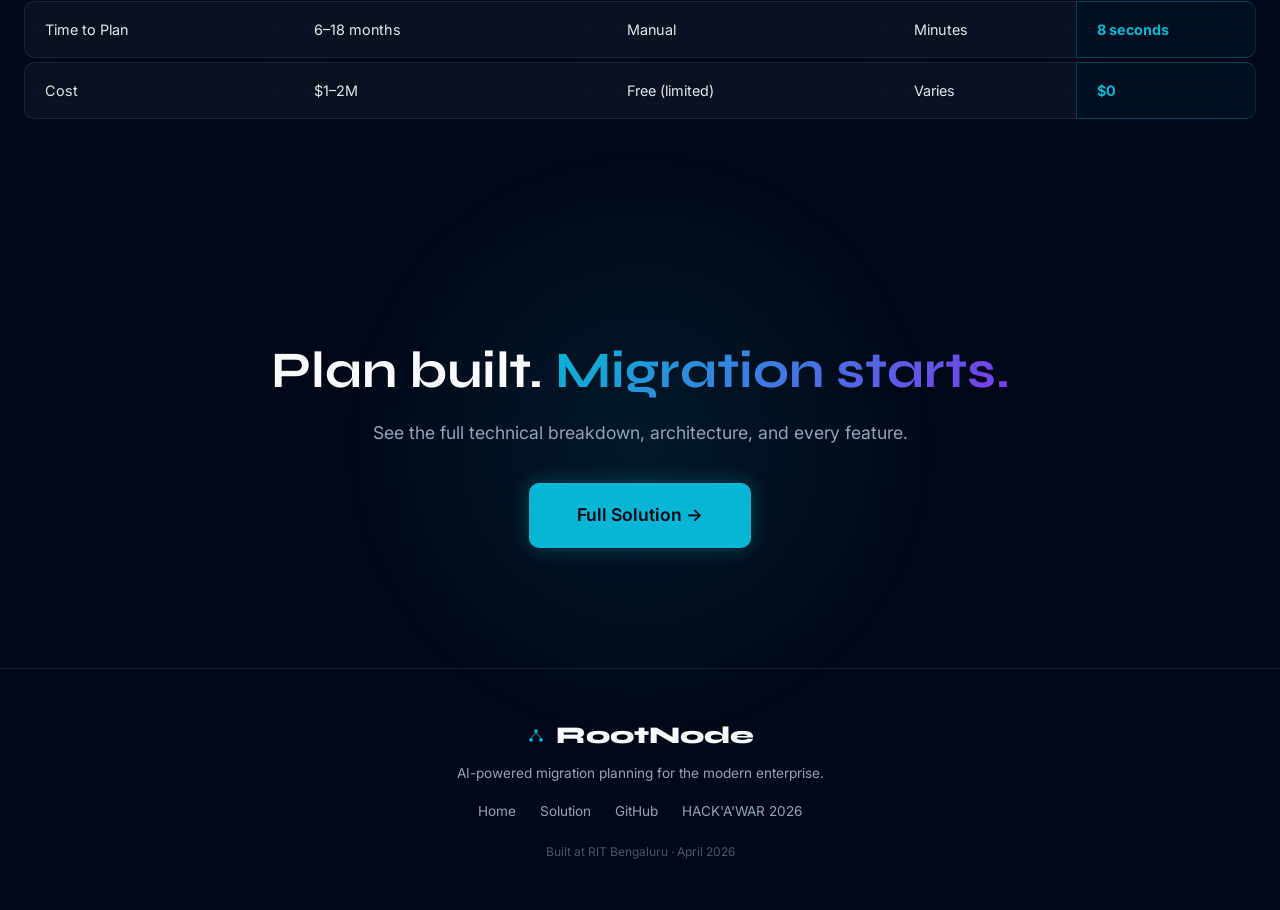
==== commit 3d642eff: "feat: add simulated demo disclaimer below prototype section" ====
--- a/index.html
+++ b/index.html
@@ -225,6 +225,11 @@
       <button class="tab-btn" onclick="switchTab(2)">🔥 Risk Heatmap</button>
     </div>
     <div id="viz-content" style="display:none"></div>
+    <div class="demo-disclaimer fade-in" style="margin-top:32px;text-align:center;padding:16px 24px;border-radius:10px;border:1px solid rgba(245,158,11,0.25);background:rgba(245,158,11,0.05)">
+      <p style="font-size:0.85rem;color:var(--text-dim);line-height:1.7">
+        <span style="color:var(--amber);font-weight:700">⚠️ Note:</span> This is a simulated demo using mock data to illustrate RootNode's output. The actual system will be built during the hackathon using <strong style="color:var(--text)">Amazon Bedrock</strong>, <strong style="color:var(--text)">AWS Lambda</strong>, and <strong style="color:var(--text)">React Flow</strong>.
+      </p>
+    </div>
   </div>
 </section>
 
